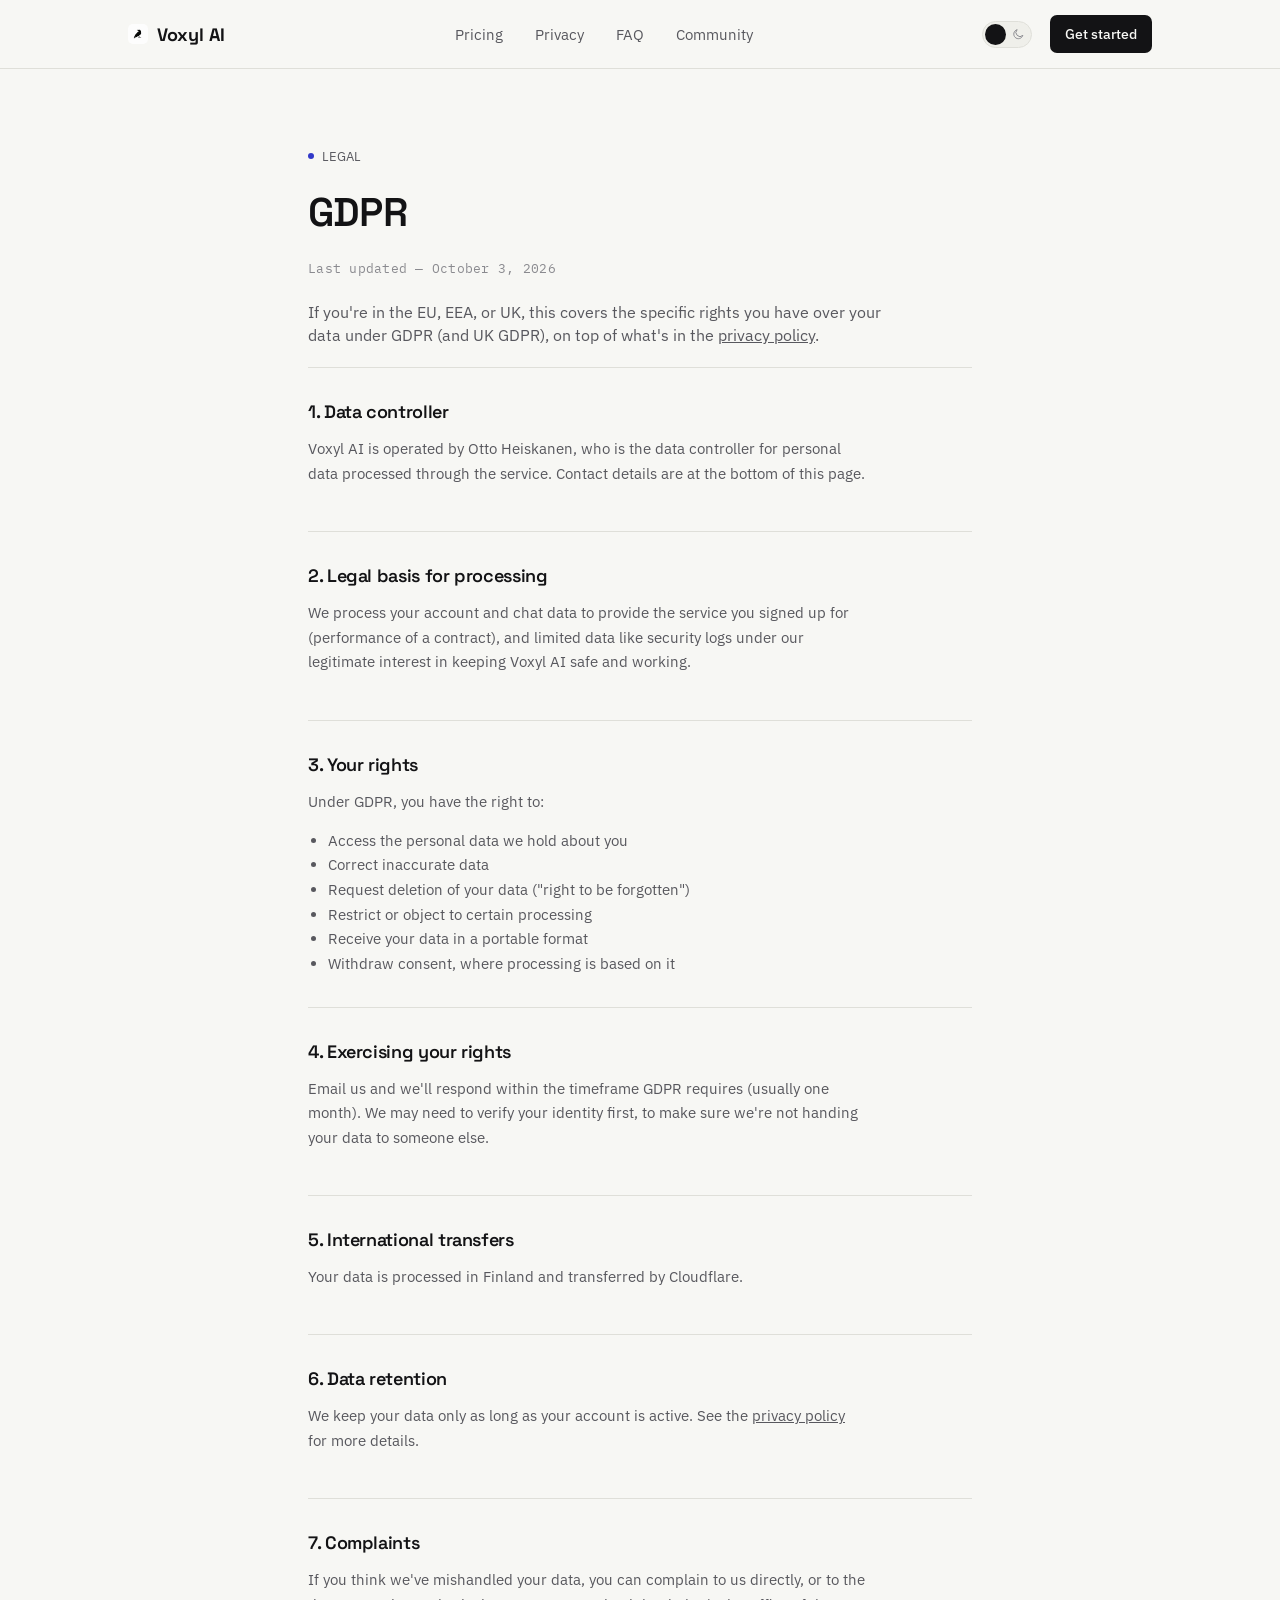
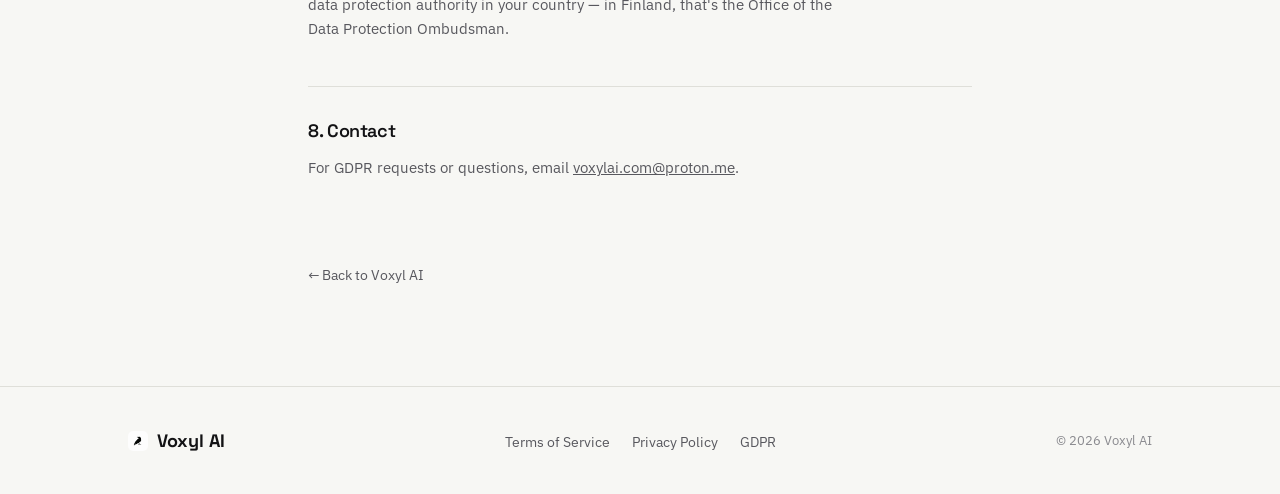
==== gdpr/index.html @ 6c5cfcb0 "Revise GDPR page content and styles Updated GDPR page with revised content and styles." ====
<!DOCTYPE html>
<html lang="en">
<head>
<meta charset="UTF-8">
<meta name="viewport" content="width=device-width, initial-scale=1.0">
<title>GDPR — Voxyl AI</title>
<link rel="icon" type="image/x-icon" href="../icon.ico">
<link rel="preconnect" href="https://fonts.googleapis.com">
<link rel="preconnect" href="https://fonts.gstatic.com" crossorigin>
<link href="https://fonts.googleapis.com/css2?family=Space+Grotesk:wght@400;500;600;700&family=IBM+Plex+Sans:wght@400;500;600&family=IBM+Plex+Mono:wght@400;500&display=swap" rel="stylesheet">
<style>
  :root{
    --bg: #F7F7F4;
    --bg-alt: #EFEFEA;
    --panel: #FFFFFF;
    --ink: #131315;
    --ink-soft: #58585E;
    --ink-faint: #8A8A8F;
    --accent: #3239C9;
    --accent-ink: #FFFFFF;
    --accent-soft: #E8E9FB;
    --line: #DFDFD9;
    --header-bg: rgba(247,247,244,0.86);
    --on-ink-muted: #A8A8B8;
    --on-ink-accent: #7A7DE0;
    --radius: 10px;
    --max: 1080px;
  }

  html[data-theme="dark"]{
    --bg: #0E0E10;
    --bg-alt: #18181B;
    --panel: #1B1B1F;
    --ink: #F2F2F0;
    --ink-soft: #A9A9B2;
    --ink-faint: #6E6E76;
    --accent: #7A80FF;
    --accent-ink: #0E0E10;
    --accent-soft: #23244A;
    --line: #2A2A2F;
    --header-bg: rgba(14,14,16,0.82);
    --on-ink-muted: #55565F;
    --on-ink-accent: #3239C9;
  }

  body{ transition: background-color .25s ease, color .25s ease; }

  *{ box-sizing: border-box; }
  html{ scroll-behavior: smooth; }
  body{
    margin:0;
    background: var(--bg);
    color: var(--ink);
    font-family: 'IBM Plex Sans', -apple-system, BlinkMacSystemFont, sans-serif;
    -webkit-font-smoothing: antialiased;
    line-height: 1.5;
  }
  h1,h2,h3{
    font-family: 'Space Grotesk', 'IBM Plex Sans', sans-serif;
    font-weight: 600;
    letter-spacing: -0.02em;
    margin: 0;
  }
  .mono{
    font-family: 'IBM Plex Mono', monospace;
    letter-spacing: 0.02em;
  }
  a{ color: inherit; }
  .wrap{
    max-width: var(--max);
    margin: 0 auto;
    padding: 0 28px;
  }
  ::selection{ background: var(--accent-soft); color: var(--accent); }

  :focus-visible{
    outline: 2px solid var(--accent);
    outline-offset: 3px;
    border-radius: 4px;
  }

  /* ---------- NAV ---------- */
  header{
    position: sticky;
    top: 0;
    z-index: 20;
    background: var(--header-bg);
    backdrop-filter: blur(10px);
    border-bottom: 1px solid var(--line);
  }
  nav.wrap{
    height: 68px;
    display: flex;
    align-items: center;
    justify-content: space-between;
  }
  .logo{
    display:flex;
    align-items:center;
    gap:9px;
    font-family:'Space Grotesk', sans-serif;
    font-weight: 700;
    font-size: 18px;
    text-decoration:none;
    color: var(--ink);
  }
  .logo-mark{
    width: 20px; height: 20px;
    border-radius: 5px;
    background: var(--ink);
    position: relative;
    flex: 0 0 auto;
  }
  .logo-mark::after{
    content:"";
    position:absolute;
    left: 6px; top: 6px;
    width: 5px; height: 5px;
    border-radius: 50%;
    background: var(--accent-soft);
  }
  .nav-links{
    display:flex;
    align-items:center;
    gap: 32px;
    list-style:none;
    margin:0; padding:0;
  }
  .nav-links a{
    text-decoration:none;
    font-size: 14.5px;
    color: var(--ink-soft);
    transition: color .15s ease;
  }
  .nav-links a:hover{ color: var(--ink); }
  .nav-cta{
    display:flex;
    align-items:center;
    gap: 18px;
  }

  .theme-toggle{
    position:relative;
    width: 50px;
    height: 27px;
    border-radius: 999px;
    border: 1px solid var(--line);
    background: var(--bg-alt);
    cursor: pointer;
    flex: 0 0 auto;
    padding: 0;
  }
  .theme-toggle svg{
    position:absolute;
    top:50%;
    transform: translateY(-50%);
    width: 13px; height: 13px;
    color: var(--ink-faint);
    pointer-events:none;
    transition: color .2s ease;
  }
  .theme-toggle .i-sun{ left: 6px; }
  .theme-toggle .i-moon{ right: 6px; }
  .theme-toggle .theme-toggle-thumb{
    position:absolute;
    top: 2px; left: 2px;
    width: 21px; height: 21px;
    border-radius: 50%;
    background: var(--ink);
    transition: transform .25s ease;
  }
  html[data-theme="dark"] .theme-toggle .theme-toggle-thumb{
    transform: translateX(23px);
  }
  html[data-theme="dark"] .theme-toggle .i-moon{ color: var(--accent); }
  html:not([data-theme="dark"]) .theme-toggle .i-sun{ color: var(--accent); }

  .btn{
    display:inline-flex;
    align-items:center;
    justify-content:center;
    gap:8px;
    padding: 11px 20px;
    border-radius: 7px;
    font-size: 14.5px;
    font-weight: 500;
    text-decoration:none;
    cursor:pointer;
    border: 1px solid transparent;
    transition: transform .12s ease, filter .15s ease, border-color .15s ease;
    font-family: 'IBM Plex Sans', sans-serif;
  }
  .btn:active{ transform: translateY(1px); }
  .btn-primary{
    background: var(--ink);
    color: var(--bg);
  }
  .btn-primary:hover{ filter: brightness(0.85); }
  .btn-ghost{
    background: transparent;
    color: var(--ink);
    border-color: var(--line);
  }
  .btn-ghost:hover{ border-color: var(--ink-faint); }
  .btn-sm{ padding: 8px 14px; font-size: 13.5px; }

  /* ---------- LEGAL DOC ---------- */
  .legal{
    padding: 72px 0 100px;
  }
  .legal-wrap{
    max-width: 720px;
    margin: 0 auto;
    padding: 0 28px;
  }
  .eyebrow{
    display:inline-flex;
    align-items:center;
    gap: 8px;
    font-size: 12.5px;
    color: var(--ink-soft);
    text-transform: uppercase;
    margin-bottom: 18px;
  }
  .eyebrow-dot{
    width:6px; height:6px; border-radius:50%;
    background: var(--accent);
  }
  .legal-head h1{
    font-size: clamp(30px, 4vw, 40px);
  }
  .legal-updated{
    margin-top: 16px;
    font-size: 13px;
    color: var(--ink-faint);
  }
  .legal-intro{
    margin-top: 22px;
    font-size: 15.5px;
    color: var(--ink-soft);
    max-width: 60ch;
  }
  .legal-body{
    margin-top: 20px;
  }
  .legal-section{
    padding: 30px 0;
    border-top: 1px solid var(--line);
  }
  .legal-section h2{
    font-size: 18px;
  }
  .legal-section p{
    margin-top: 12px;
    font-size: 14.5px;
    line-height: 1.7;
    color: var(--ink-soft);
    max-width: 62ch;
  }
  .legal-section ul{
    margin: 12px 0 0;
    padding-left: 20px;
    color: var(--ink-soft);
    font-size: 14.5px;
    line-height: 1.7;
    max-width: 62ch;
  }
  .legal-back{
    margin-top: 40px;
    display: inline-flex;
    align-items:center;
    gap: 8px;
    font-size: 14px;
    color: var(--ink-soft);
    text-decoration:none;
  }
  .legal-back:hover{ color: var(--ink); }

  /* ---------- FOOTER ---------- */
  footer{
    border-top: 1px solid var(--line);
    padding: 40px 0;
  }
  .footer-row{
    display:flex;
    align-items:center;
    justify-content:space-between;
    flex-wrap:wrap;
    gap: 16px;
  }
  .footer-links{
    display:flex;
    gap: 22px;
    list-style:none;
    padding:0; margin:0;
  }
  .footer-links a{
    text-decoration:none;
    font-size: 13.5px;
    color: var(--ink-soft);
  }
  .footer-links a:hover{ color: var(--ink); }
  .footer-copy{
    font-size: 13px;
    color: var(--ink-faint);
  }

  @media (max-width: 880px){
    .nav-links{ display:none; }
  }
</style>
</head>
<body>

<header>
  <nav class="wrap">
    <a href="https://voxylai.com" class="logo">
      <img class="logo-mark" aria-hidden="true" src="../logo.png">
      Voxyl AI
    </a>
    <ul class="nav-links">
      <li><a href="https://voxylai.com#tiers">Pricing</a></li>
      <li><a href="https://voxylai.com#privacy">Privacy</a></li>
      <li><a href="https://voxylai.com#faq">FAQ</a></li>
      <li><a href="https://voxylai.com#social">Community</a></li>
    </ul>
    <div class="nav-cta">
      <button type="button" id="theme-toggle" class="theme-toggle" role="switch" aria-checked="false" aria-label="Switch to dark mode">
        <svg class="i-sun" viewBox="0 0 24 24" fill="none"><circle cx="12" cy="12" r="4" stroke="currentColor" stroke-width="1.8"/><path d="M12 2v2M12 20v2M4 12H2M22 12h-2M5 5l1.5 1.5M17.5 17.5L19 19M5 19l1.5-1.5M17.5 6.5L19 5" stroke="currentColor" stroke-width="1.8" stroke-linecap="round"/></svg>
        <svg class="i-moon" viewBox="0 0 24 24" fill="none"><path d="M20 14.5A8.5 8.5 0 1 1 9.5 4a7 7 0 0 0 10.5 10.5Z" stroke="currentColor" stroke-width="1.8" stroke-linejoin="round"/></svg>
        <span class="theme-toggle-thumb" aria-hidden="true"></span>
      </button>
      <a href="https://chat.voxylai.com" class="btn btn-primary btn-sm">Get started</a>
    </div>
  </nav>
</header>

<main class="legal">
  <div class="legal-wrap">
    <div class="legal-head">
      <div class="eyebrow"><span class="eyebrow-dot"></span> Legal</div>
      <h1>GDPR</h1>
      <div class="legal-updated mono">Last updated — October 3, 2026</div>
      <p class="legal-intro">If you're in the EU, EEA, or UK, this covers the specific rights you have over your data under GDPR (and UK GDPR), on top of what's in the <a href="https://voxylai.com/privacy-policy">privacy policy</a>.</p>
    </div>

    <div class="legal-body">
      <div class="legal-section">
        <h2>1. Data controller</h2>
        <p>Voxyl AI is operated by Otto Heiskanen, who is the data controller for personal data processed through the service. Contact details are at the bottom of this page.</p>
      </div>

      <div class="legal-section">
        <h2>2. Legal basis for processing</h2>
        <p>We process your account and chat data to provide the service you signed up for (performance of a contract), and limited data like security logs under our legitimate interest in keeping Voxyl AI safe and working.</p>
      </div>

      <div class="legal-section">
        <h2>3. Your rights</h2>
        <p>Under GDPR, you have the right to:</p>
        <ul>
          <li>Access the personal data we hold about you</li>
          <li>Correct inaccurate data</li>
          <li>Request deletion of your data ("right to be forgotten")</li>
          <li>Restrict or object to certain processing</li>
          <li>Receive your data in a portable format</li>
          <li>Withdraw consent, where processing is based on it</li>
        </ul>
      </div>

      <div class="legal-section">
        <h2>4. Exercising your rights</h2>
        <p>Email us and we'll respond within the timeframe GDPR requires (usually one month). We may need to verify your identity first, to make sure we're not handing your data to someone else.</p>
      </div>

      <div class="legal-section">
        <h2>5. International transfers</h2>
        <p>Your data is processed in Finland and transferred by Cloudflare.</p>
      </div>

      <div class="legal-section">
        <h2>6. Data retention</h2>
        <p>We keep your data only as long as your account is active. See the <a href="https://voxylai.com/privacy-policy">privacy policy</a> for more details.</p>
      </div>

      <div class="legal-section">
        <h2>7. Complaints</h2>
        <p>If you think we've mishandled your data, you can complain to us directly, or to the data protection authority in your country — in Finland, that's the Office of the Data Protection Ombudsman.</p>
      </div>

      <div class="legal-section">
        <h2>8. Contact</h2>
        <p>For GDPR requests or questions, email <a href="mailto:voxylai.com@proton.me">voxylai.com@proton.me</a>.</p>
      </div>
    </div>

    <a href="https://voxylai.com" class="legal-back">← Back to Voxyl AI</a>
  </div>
</main>

<footer>
  <div class="wrap footer-row">
    <a href="https://voxylai.com" class="logo">
      <img class="logo-mark" aria-hidden="true" src="../logo.png">
      Voxyl AI
    </a>
    <ul class="footer-links">
      <li><a href="https://voxylai.com/tos">Terms of Service</a></li>
      <li><a href="https://voxylai.com/privacy-policy">Privacy Policy</a></li>
      <li><a href="https://voxylai.com/gdpr">GDPR</a></li>
    </ul>
    <div class="footer-copy">© 2026 Voxyl AI</div>
  </div>
</footer>

<script>
  const themeToggle = document.getElementById('theme-toggle');
  themeToggle.addEventListener('click', () => {
    const isDark = document.documentElement.getAttribute('data-theme') === 'dark';
    const next = isDark ? 'light' : 'dark';
    document.documentElement.setAttribute('data-theme', next);
    themeToggle.setAttribute('aria-checked', String(!isDark));
    themeToggle.setAttribute('aria-label', next === 'dark' ? 'Switch to light mode' : 'Switch to dark mode');
  });
</script>

</body>
</html>
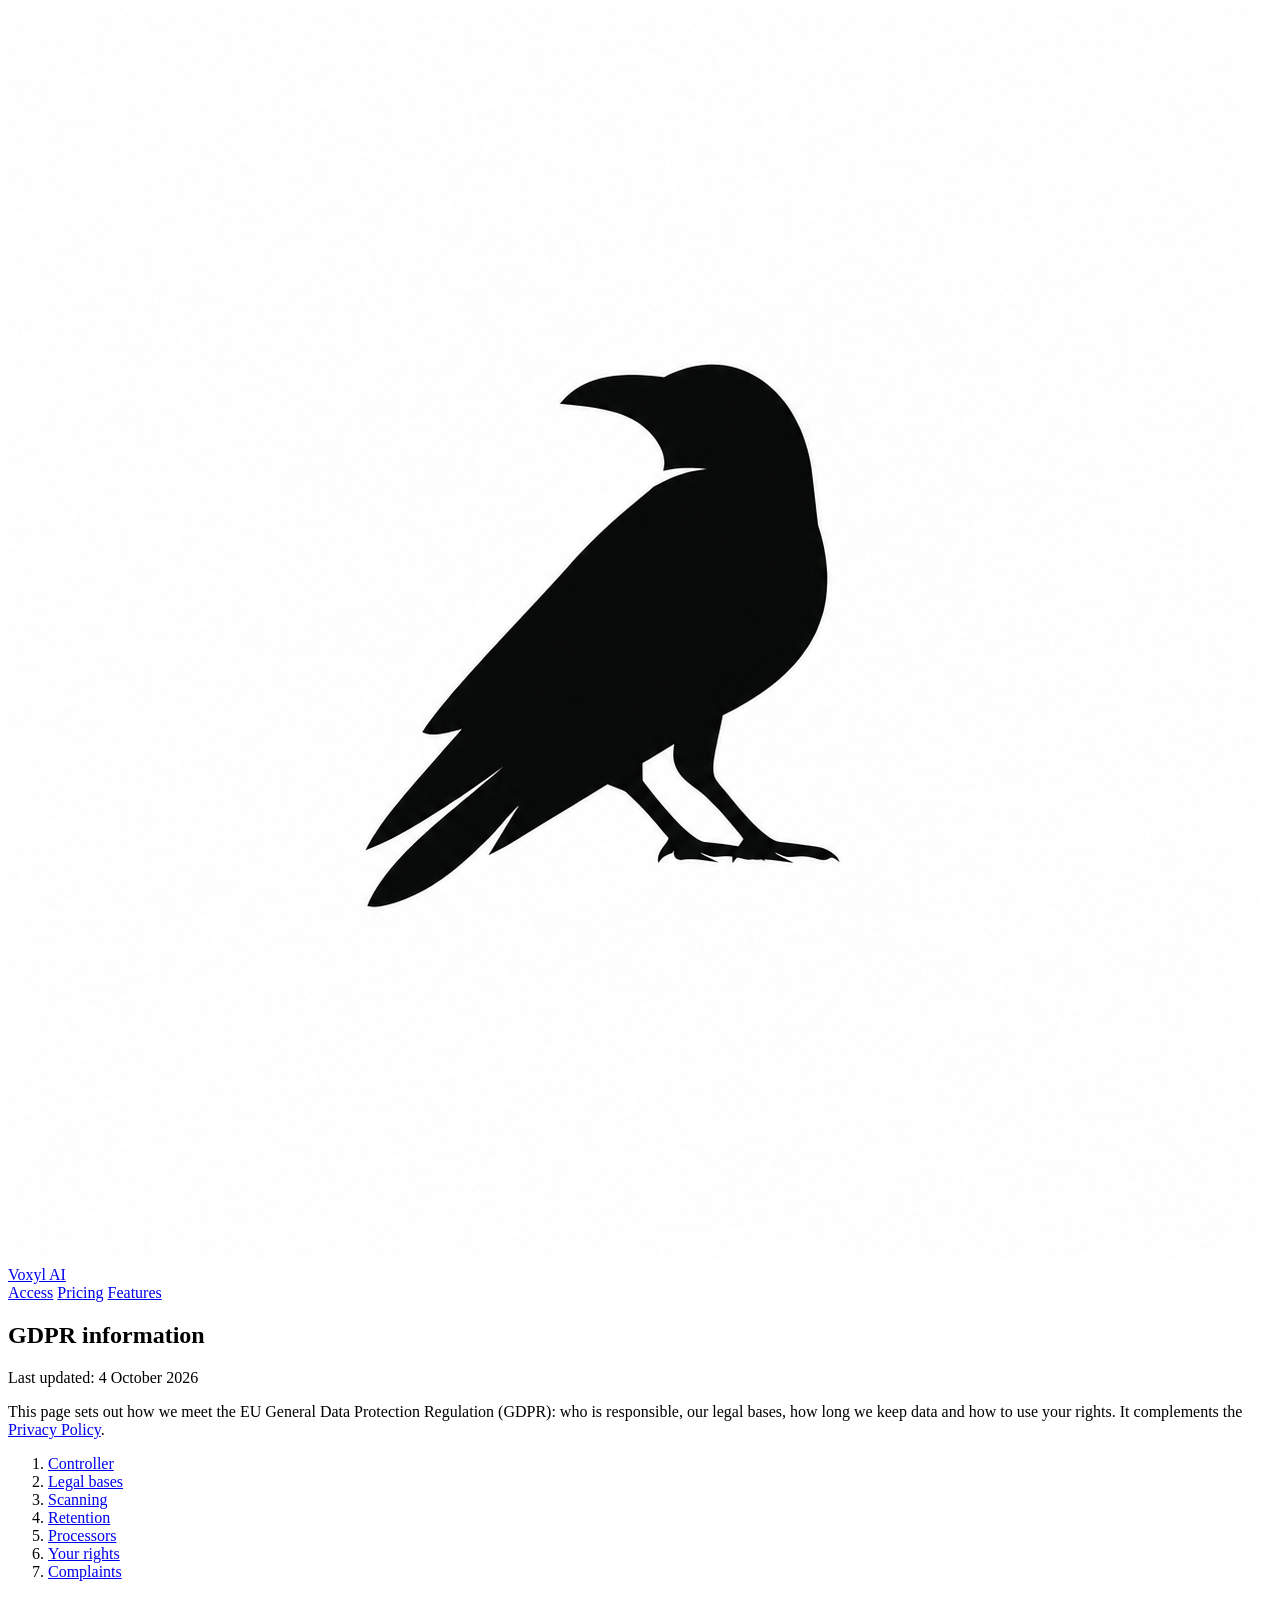
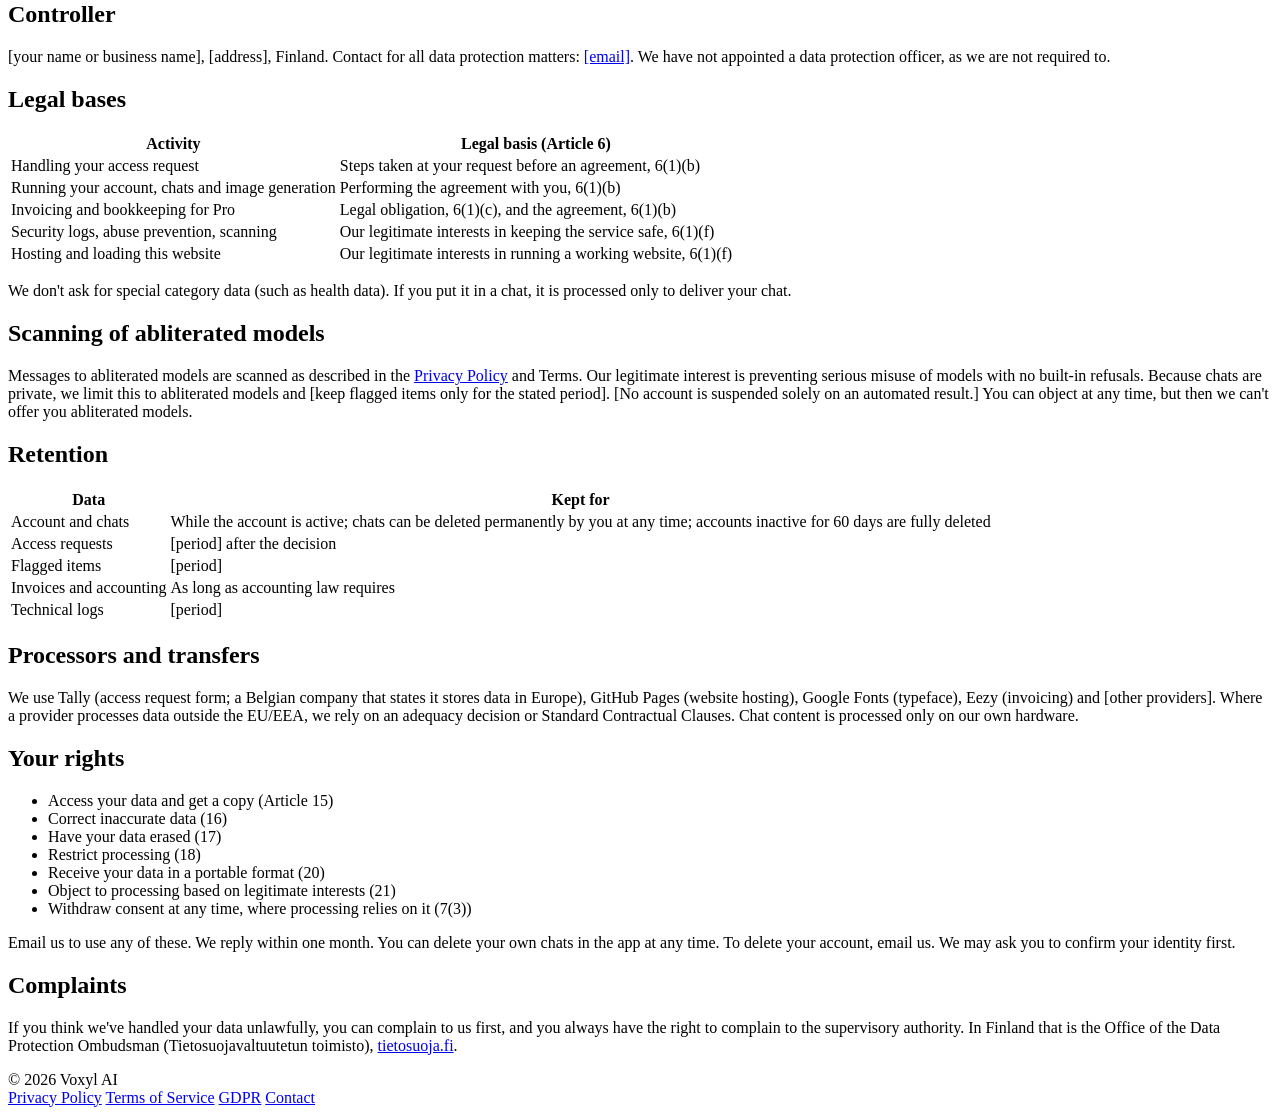
==== commit 7af4bfce: "Revise GDPR page structure and content Updated the GDPR page to reflect new formatting and content s" ====
--- a/gdpr/index.html
+++ b/gdpr/index.html
@@ -1,428 +1,93 @@
 <!DOCTYPE html>
 <html lang="en">
 <head>
-<meta charset="UTF-8">
-<meta name="viewport" content="width=device-width, initial-scale=1.0">
-<title>GDPR — Voxyl AI</title>
-<link rel="icon" type="image/x-icon" href="../icon.ico">
-<link rel="preconnect" href="https://fonts.googleapis.com">
-<link rel="preconnect" href="https://fonts.gstatic.com" crossorigin>
-<link href="https://fonts.googleapis.com/css2?family=Space+Grotesk:wght@400;500;600;700&family=IBM+Plex+Sans:wght@400;500;600&family=IBM+Plex+Mono:wght@400;500&display=swap" rel="stylesheet">
-<style>
-  :root{
-    --bg: #F7F7F4;
-    --bg-alt: #EFEFEA;
-    --panel: #FFFFFF;
-    --ink: #131315;
-    --ink-soft: #58585E;
-    --ink-faint: #8A8A8F;
-    --accent: #3239C9;
-    --accent-ink: #FFFFFF;
-    --accent-soft: #E8E9FB;
-    --line: #DFDFD9;
-    --header-bg: rgba(247,247,244,0.86);
-    --on-ink-muted: #A8A8B8;
-    --on-ink-accent: #7A7DE0;
-    --radius: 10px;
-    --max: 1080px;
-  }
-
-  html[data-theme="dark"]{
-    --bg: #0E0E10;
-    --bg-alt: #18181B;
-    --panel: #1B1B1F;
-    --ink: #F2F2F0;
-    --ink-soft: #A9A9B2;
-    --ink-faint: #6E6E76;
-    --accent: #7A80FF;
-    --accent-ink: #0E0E10;
-    --accent-soft: #23244A;
-    --line: #2A2A2F;
-    --header-bg: rgba(14,14,16,0.82);
-    --on-ink-muted: #55565F;
-    --on-ink-accent: #3239C9;
-  }
-
-  body{ transition: background-color .25s ease, color .25s ease; }
-
-  *{ box-sizing: border-box; }
-  html{ scroll-behavior: smooth; }
-  body{
-    margin:0;
-    background: var(--bg);
-    color: var(--ink);
-    font-family: 'IBM Plex Sans', -apple-system, BlinkMacSystemFont, sans-serif;
-    -webkit-font-smoothing: antialiased;
-    line-height: 1.5;
-  }
-  h1,h2,h3{
-    font-family: 'Space Grotesk', 'IBM Plex Sans', sans-serif;
-    font-weight: 600;
-    letter-spacing: -0.02em;
-    margin: 0;
-  }
-  .mono{
-    font-family: 'IBM Plex Mono', monospace;
-    letter-spacing: 0.02em;
-  }
-  a{ color: inherit; }
-  .wrap{
-    max-width: var(--max);
-    margin: 0 auto;
-    padding: 0 28px;
-  }
-  ::selection{ background: var(--accent-soft); color: var(--accent); }
-
-  :focus-visible{
-    outline: 2px solid var(--accent);
-    outline-offset: 3px;
-    border-radius: 4px;
-  }
-
-  /* ---------- NAV ---------- */
-  header{
-    position: sticky;
-    top: 0;
-    z-index: 20;
-    background: var(--header-bg);
-    backdrop-filter: blur(10px);
-    border-bottom: 1px solid var(--line);
-  }
-  nav.wrap{
-    height: 68px;
-    display: flex;
-    align-items: center;
-    justify-content: space-between;
-  }
-  .logo{
-    display:flex;
-    align-items:center;
-    gap:9px;
-    font-family:'Space Grotesk', sans-serif;
-    font-weight: 700;
-    font-size: 18px;
-    text-decoration:none;
-    color: var(--ink);
-  }
-  .logo-mark{
-    width: 20px; height: 20px;
-    border-radius: 5px;
-    background: var(--ink);
-    position: relative;
-    flex: 0 0 auto;
-  }
-  .logo-mark::after{
-    content:"";
-    position:absolute;
-    left: 6px; top: 6px;
-    width: 5px; height: 5px;
-    border-radius: 50%;
-    background: var(--accent-soft);
-  }
-  .nav-links{
-    display:flex;
-    align-items:center;
-    gap: 32px;
-    list-style:none;
-    margin:0; padding:0;
-  }
-  .nav-links a{
-    text-decoration:none;
-    font-size: 14.5px;
-    color: var(--ink-soft);
-    transition: color .15s ease;
-  }
-  .nav-links a:hover{ color: var(--ink); }
-  .nav-cta{
-    display:flex;
-    align-items:center;
-    gap: 18px;
-  }
-
-  .theme-toggle{
-    position:relative;
-    width: 50px;
-    height: 27px;
-    border-radius: 999px;
-    border: 1px solid var(--line);
-    background: var(--bg-alt);
-    cursor: pointer;
-    flex: 0 0 auto;
-    padding: 0;
-  }
-  .theme-toggle svg{
-    position:absolute;
-    top:50%;
-    transform: translateY(-50%);
-    width: 13px; height: 13px;
-    color: var(--ink-faint);
-    pointer-events:none;
-    transition: color .2s ease;
-  }
-  .theme-toggle .i-sun{ left: 6px; }
-  .theme-toggle .i-moon{ right: 6px; }
-  .theme-toggle .theme-toggle-thumb{
-    position:absolute;
-    top: 2px; left: 2px;
-    width: 21px; height: 21px;
-    border-radius: 50%;
-    background: var(--ink);
-    transition: transform .25s ease;
-  }
-  html[data-theme="dark"] .theme-toggle .theme-toggle-thumb{
-    transform: translateX(23px);
-  }
-  html[data-theme="dark"] .theme-toggle .i-moon{ color: var(--accent); }
-  html:not([data-theme="dark"]) .theme-toggle .i-sun{ color: var(--accent); }
-
-  .btn{
-    display:inline-flex;
-    align-items:center;
-    justify-content:center;
-    gap:8px;
-    padding: 11px 20px;
-    border-radius: 7px;
-    font-size: 14.5px;
-    font-weight: 500;
-    text-decoration:none;
-    cursor:pointer;
-    border: 1px solid transparent;
-    transition: transform .12s ease, filter .15s ease, border-color .15s ease;
-    font-family: 'IBM Plex Sans', sans-serif;
-  }
-  .btn:active{ transform: translateY(1px); }
-  .btn-primary{
-    background: var(--ink);
-    color: var(--bg);
-  }
-  .btn-primary:hover{ filter: brightness(0.85); }
-  .btn-ghost{
-    background: transparent;
-    color: var(--ink);
-    border-color: var(--line);
-  }
-  .btn-ghost:hover{ border-color: var(--ink-faint); }
-  .btn-sm{ padding: 8px 14px; font-size: 13.5px; }
-
-  /* ---------- LEGAL DOC ---------- */
-  .legal{
-    padding: 72px 0 100px;
-  }
-  .legal-wrap{
-    max-width: 720px;
-    margin: 0 auto;
-    padding: 0 28px;
-  }
-  .eyebrow{
-    display:inline-flex;
-    align-items:center;
-    gap: 8px;
-    font-size: 12.5px;
-    color: var(--ink-soft);
-    text-transform: uppercase;
-    margin-bottom: 18px;
-  }
-  .eyebrow-dot{
-    width:6px; height:6px; border-radius:50%;
-    background: var(--accent);
-  }
-  .legal-head h1{
-    font-size: clamp(30px, 4vw, 40px);
-  }
-  .legal-updated{
-    margin-top: 16px;
-    font-size: 13px;
-    color: var(--ink-faint);
-  }
-  .legal-intro{
-    margin-top: 22px;
-    font-size: 15.5px;
-    color: var(--ink-soft);
-    max-width: 60ch;
-  }
-  .legal-body{
-    margin-top: 20px;
-  }
-  .legal-section{
-    padding: 30px 0;
-    border-top: 1px solid var(--line);
-  }
-  .legal-section h2{
-    font-size: 18px;
-  }
-  .legal-section p{
-    margin-top: 12px;
-    font-size: 14.5px;
-    line-height: 1.7;
-    color: var(--ink-soft);
-    max-width: 62ch;
-  }
-  .legal-section ul{
-    margin: 12px 0 0;
-    padding-left: 20px;
-    color: var(--ink-soft);
-    font-size: 14.5px;
-    line-height: 1.7;
-    max-width: 62ch;
-  }
-  .legal-back{
-    margin-top: 40px;
-    display: inline-flex;
-    align-items:center;
-    gap: 8px;
-    font-size: 14px;
-    color: var(--ink-soft);
-    text-decoration:none;
-  }
-  .legal-back:hover{ color: var(--ink); }
-
-  /* ---------- FOOTER ---------- */
-  footer{
-    border-top: 1px solid var(--line);
-    padding: 40px 0;
-  }
-  .footer-row{
-    display:flex;
-    align-items:center;
-    justify-content:space-between;
-    flex-wrap:wrap;
-    gap: 16px;
-  }
-  .footer-links{
-    display:flex;
-    gap: 22px;
-    list-style:none;
-    padding:0; margin:0;
-  }
-  .footer-links a{
-    text-decoration:none;
-    font-size: 13.5px;
-    color: var(--ink-soft);
-  }
-  .footer-links a:hover{ color: var(--ink); }
-  .footer-copy{
-    font-size: 13px;
-    color: var(--ink-faint);
-  }
-
-  @media (max-width: 880px){
-    .nav-links{ display:none; }
-  }
-</style>
+  <meta charset="utf-8">
+  <meta name="viewport" content="width=device-width, initial-scale=1">
+  <title>GDPR information – Voxyl AI</title>
+  <link rel="preconnect" href="https://fonts.googleapis.com">
+  <link rel="preconnect" href="https://fonts.gstatic.com" crossorigin>
+  <link href="https://fonts.googleapis.com/css2?family=Inter:wght@400;500;600&display=swap" rel="stylesheet">
+  <link rel="stylesheet" href="legal.css">
+  <!-- Yellow [brackets] are details only you know. Fill them in, then delete the .todo rule in legal.css. -->
 </head>
 <body>
+  <header class="topbar">
+    <div class="container topbar-inner">
+      <a class="brand" href="index.html">
+        <span class="logo"><img src="../logo.png" alt="" onerror="this.style.display='none'"></span>
+        Voxyl AI
+      </a>
+      <nav class="nav">
+        <a href="index.html#access">Access</a>
+        <a href="index.html#pricing">Pricing</a>
+        <a href="index.html#features">Features</a>
+      </nav>
+    </div>
+  </header>
 
-<header>
-  <nav class="wrap">
-    <a href="https://voxylai.com" class="logo">
-      <img class="logo-mark" aria-hidden="true" src="../logo.png">
-      Voxyl AI
-    </a>
-    <ul class="nav-links">
-      <li><a href="https://voxylai.com#tiers">Pricing</a></li>
-      <li><a href="https://voxylai.com#privacy">Privacy</a></li>
-      <li><a href="https://voxylai.com#faq">FAQ</a></li>
-      <li><a href="https://voxylai.com#social">Community</a></li>
-    </ul>
-    <div class="nav-cta">
-      <button type="button" id="theme-toggle" class="theme-toggle" role="switch" aria-checked="false" aria-label="Switch to dark mode">
-        <svg class="i-sun" viewBox="0 0 24 24" fill="none"><circle cx="12" cy="12" r="4" stroke="currentColor" stroke-width="1.8"/><path d="M12 2v2M12 20v2M4 12H2M22 12h-2M5 5l1.5 1.5M17.5 17.5L19 19M5 19l1.5-1.5M17.5 6.5L19 5" stroke="currentColor" stroke-width="1.8" stroke-linecap="round"/></svg>
-        <svg class="i-moon" viewBox="0 0 24 24" fill="none"><path d="M20 14.5A8.5 8.5 0 1 1 9.5 4a7 7 0 0 0 10.5 10.5Z" stroke="currentColor" stroke-width="1.8" stroke-linejoin="round"/></svg>
-        <span class="theme-toggle-thumb" aria-hidden="true"></span>
-      </button>
-      <a href="https://chat.voxylai.com" class="btn btn-primary btn-sm">Get started</a>
+  <main class="container">
+    <article class="doc">
+      <h1>GDPR information</h1>
+      <p class="updated">Last updated: 4 October 2026</p>
+      <p class="intro">This page sets out how we meet the EU General Data Protection Regulation (GDPR): who is responsible, our legal bases, how long we keep data and how to use your rights. It complements the <a href="privacy.html">Privacy Policy</a>.</p>
+      <ol class="toc"><li><a href="#controller">Controller</a></li><li><a href="#bases">Legal bases</a></li><li><a href="#monitoring">Scanning</a></li><li><a href="#retention">Retention</a></li><li><a href="#processors">Processors</a></li><li><a href="#rights">Your rights</a></li><li><a href="#complaints">Complaints</a></li></ol>
+      <h2 id="controller">Controller</h2>
+      <p><span class="todo">[your name or business name]</span>, <span class="todo">[address]</span>, Finland. Contact for all data protection matters: <a href="mailto:you@example.com"><span class="todo">[email]</span></a>. We have not appointed a data protection officer, as we are not required to.</p>
+
+      <h2 id="bases">Legal bases</h2>
+      <div class="table-wrap"><table>
+        <tr><th>Activity</th><th>Legal basis (Article 6)</th></tr>
+        <tr><td>Handling your access request</td><td>Steps taken at your request before an agreement, 6(1)(b)</td></tr>
+        <tr><td>Running your account, chats and image generation</td><td>Performing the agreement with you, 6(1)(b)</td></tr>
+        <tr><td>Invoicing and bookkeeping for Pro</td><td>Legal obligation, 6(1)(c), and the agreement, 6(1)(b)</td></tr>
+        <tr><td>Security logs, abuse prevention, scanning</td><td>Our legitimate interests in keeping the service safe, 6(1)(f)</td></tr>
+        <tr><td>Hosting and loading this website</td><td>Our legitimate interests in running a working website, 6(1)(f)</td></tr>
+      </table></div>
+      <p>We don't ask for special category data (such as health data). If you put it in a chat, it is processed only to deliver your chat.</p>
+
+      <h2 id="monitoring">Scanning of abliterated models</h2>
+      <p>Messages to abliterated models are scanned as described in the <a href="privacy.html#scanning">Privacy Policy</a> and Terms. Our legitimate interest is preventing serious misuse of models with no built-in refusals. Because chats are private, we limit this to abliterated models and <span class="todo">[keep flagged items only for the stated period]</span>. <span class="todo">[No account is suspended solely on an automated result.]</span> You can object at any time, but then we can't offer you abliterated models.</p>
+
+      <h2 id="retention">Retention</h2>
+      <div class="table-wrap"><table>
+        <tr><th>Data</th><th>Kept for</th></tr>
+        <tr><td>Account and chats</td><td>While the account is active; chats can be deleted permanently by you at any time; accounts inactive for 60 days are fully deleted</td></tr>
+        <tr><td>Access requests</td><td><span class="todo">[period]</span> after the decision</td></tr>
+        <tr><td>Flagged items</td><td><span class="todo">[period]</span></td></tr>
+        <tr><td>Invoices and accounting</td><td>As long as accounting law requires</td></tr>
+        <tr><td>Technical logs</td><td><span class="todo">[period]</span></td></tr>
+      </table></div>
+
+      <h2 id="processors">Processors and transfers</h2>
+      <p>We use Tally (access request form; a Belgian company that states it stores data in Europe), GitHub Pages (website hosting), Google Fonts (typeface), Eezy (invoicing) and <span class="todo">[other providers]</span>. Where a provider processes data outside the EU/EEA, we rely on an adequacy decision or Standard Contractual Clauses. Chat content is processed only on our own hardware.</p>
+
+      <h2 id="rights">Your rights</h2>
+      <ul>
+        <li>Access your data and get a copy (Article 15)</li>
+        <li>Correct inaccurate data (16)</li>
+        <li>Have your data erased (17)</li>
+        <li>Restrict processing (18)</li>
+        <li>Receive your data in a portable format (20)</li>
+        <li>Object to processing based on legitimate interests (21)</li>
+        <li>Withdraw consent at any time, where processing relies on it (7(3))</li>
+      </ul>
+      <p>Email us to use any of these. We reply within one month. You can delete your own chats in the app at any time. To delete your account, email us. We may ask you to confirm your identity first.</p>
+
+      <h2 id="complaints">Complaints</h2>
+      <p>If you think we've handled your data unlawfully, you can complain to us first, and you always have the right to complain to the supervisory authority. In Finland that is the Office of the Data Protection Ombudsman (Tietosuojavaltuutetun toimisto), <a href="https://tietosuoja.fi" target="_blank" rel="noopener">tietosuoja.fi</a>.</p>
+    </article>
+  </main>
+
+  <footer class="footer">
+    <div class="container footer-inner">
+      <span>© 2026 Voxyl AI</span>
+      <nav class="footer-links">
+        <a href="privacy.html">Privacy Policy</a>
+        <a href="terms.html">Terms of Service</a>
+        <a href="gdpr.html">GDPR</a>
+        <a href="mailto:you@example.com">Contact</a>
+      </nav>
     </div>
-  </nav>
-</header>
-
-<main class="legal">
-  <div class="legal-wrap">
-    <div class="legal-head">
-      <div class="eyebrow"><span class="eyebrow-dot"></span> Legal</div>
-      <h1>GDPR</h1>
-      <div class="legal-updated mono">Last updated — October 3, 2026</div>
-      <p class="legal-intro">If you're in the EU, EEA, or UK, this covers the specific rights you have over your data under GDPR (and UK GDPR), on top of what's in the <a href="https://voxylai.com/privacy-policy">privacy policy</a>.</p>
-    </div>
-
-    <div class="legal-body">
-      <div class="legal-section">
-        <h2>1. Data controller</h2>
-        <p>Voxyl AI is operated by Otto Heiskanen, who is the data controller for personal data processed through the service. Contact details are at the bottom of this page.</p>
-      </div>
-
-      <div class="legal-section">
-        <h2>2. Legal basis for processing</h2>
-        <p>We process your account and chat data to provide the service you signed up for (performance of a contract), and limited data like security logs under our legitimate interest in keeping Voxyl AI safe and working.</p>
-      </div>
-
-      <div class="legal-section">
-        <h2>3. Your rights</h2>
-        <p>Under GDPR, you have the right to:</p>
-        <ul>
-          <li>Access the personal data we hold about you</li>
-          <li>Correct inaccurate data</li>
-          <li>Request deletion of your data ("right to be forgotten")</li>
-          <li>Restrict or object to certain processing</li>
-          <li>Receive your data in a portable format</li>
-          <li>Withdraw consent, where processing is based on it</li>
-        </ul>
-      </div>
-
-      <div class="legal-section">
-        <h2>4. Exercising your rights</h2>
-        <p>Email us and we'll respond within the timeframe GDPR requires (usually one month). We may need to verify your identity first, to make sure we're not handing your data to someone else.</p>
-      </div>
-
-      <div class="legal-section">
-        <h2>5. International transfers</h2>
-        <p>Your data is processed in Finland and transferred by Cloudflare.</p>
-      </div>
-
-      <div class="legal-section">
-        <h2>6. Data retention</h2>
-        <p>We keep your data only as long as your account is active. See the <a href="https://voxylai.com/privacy-policy">privacy policy</a> for more details.</p>
-      </div>
-
-      <div class="legal-section">
-        <h2>7. Complaints</h2>
-        <p>If you think we've mishandled your data, you can complain to us directly, or to the data protection authority in your country — in Finland, that's the Office of the Data Protection Ombudsman.</p>
-      </div>
-
-      <div class="legal-section">
-        <h2>8. Contact</h2>
-        <p>For GDPR requests or questions, email <a href="mailto:voxylai.com@proton.me">voxylai.com@proton.me</a>.</p>
-      </div>
-    </div>
-
-    <a href="https://voxylai.com" class="legal-back">← Back to Voxyl AI</a>
-  </div>
-</main>
-
-<footer>
-  <div class="wrap footer-row">
-    <a href="https://voxylai.com" class="logo">
-      <img class="logo-mark" aria-hidden="true" src="../logo.png">
-      Voxyl AI
-    </a>
-    <ul class="footer-links">
-      <li><a href="https://voxylai.com/tos">Terms of Service</a></li>
-      <li><a href="https://voxylai.com/privacy-policy">Privacy Policy</a></li>
-      <li><a href="https://voxylai.com/gdpr">GDPR</a></li>
-    </ul>
-    <div class="footer-copy">© 2026 Voxyl AI</div>
-  </div>
-</footer>
-
-<script>
-  const themeToggle = document.getElementById('theme-toggle');
-  themeToggle.addEventListener('click', () => {
-    const isDark = document.documentElement.getAttribute('data-theme') === 'dark';
-    const next = isDark ? 'light' : 'dark';
-    document.documentElement.setAttribute('data-theme', next);
-    themeToggle.setAttribute('aria-checked', String(!isDark));
-    themeToggle.setAttribute('aria-label', next === 'dark' ? 'Switch to light mode' : 'Switch to dark mode');
-  });
-</script>
-
+  </footer>
 </body>
 </html>
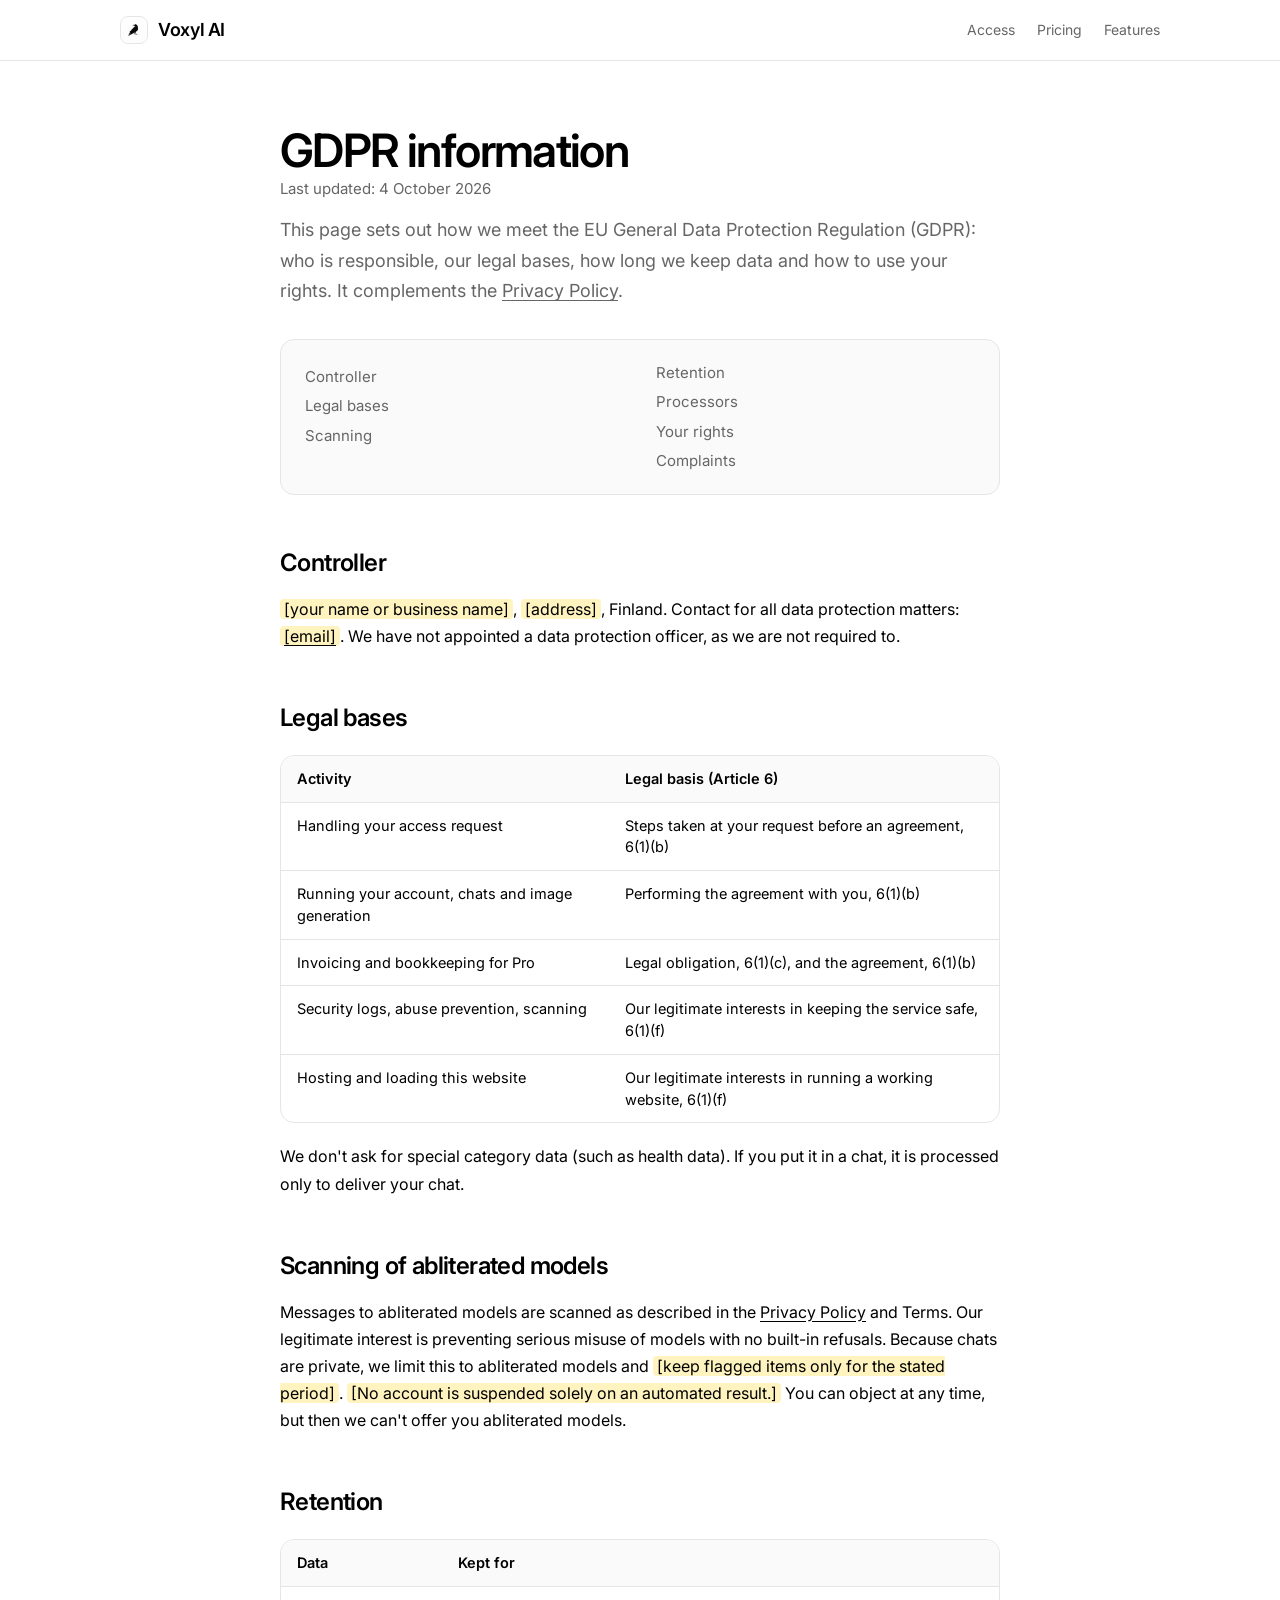
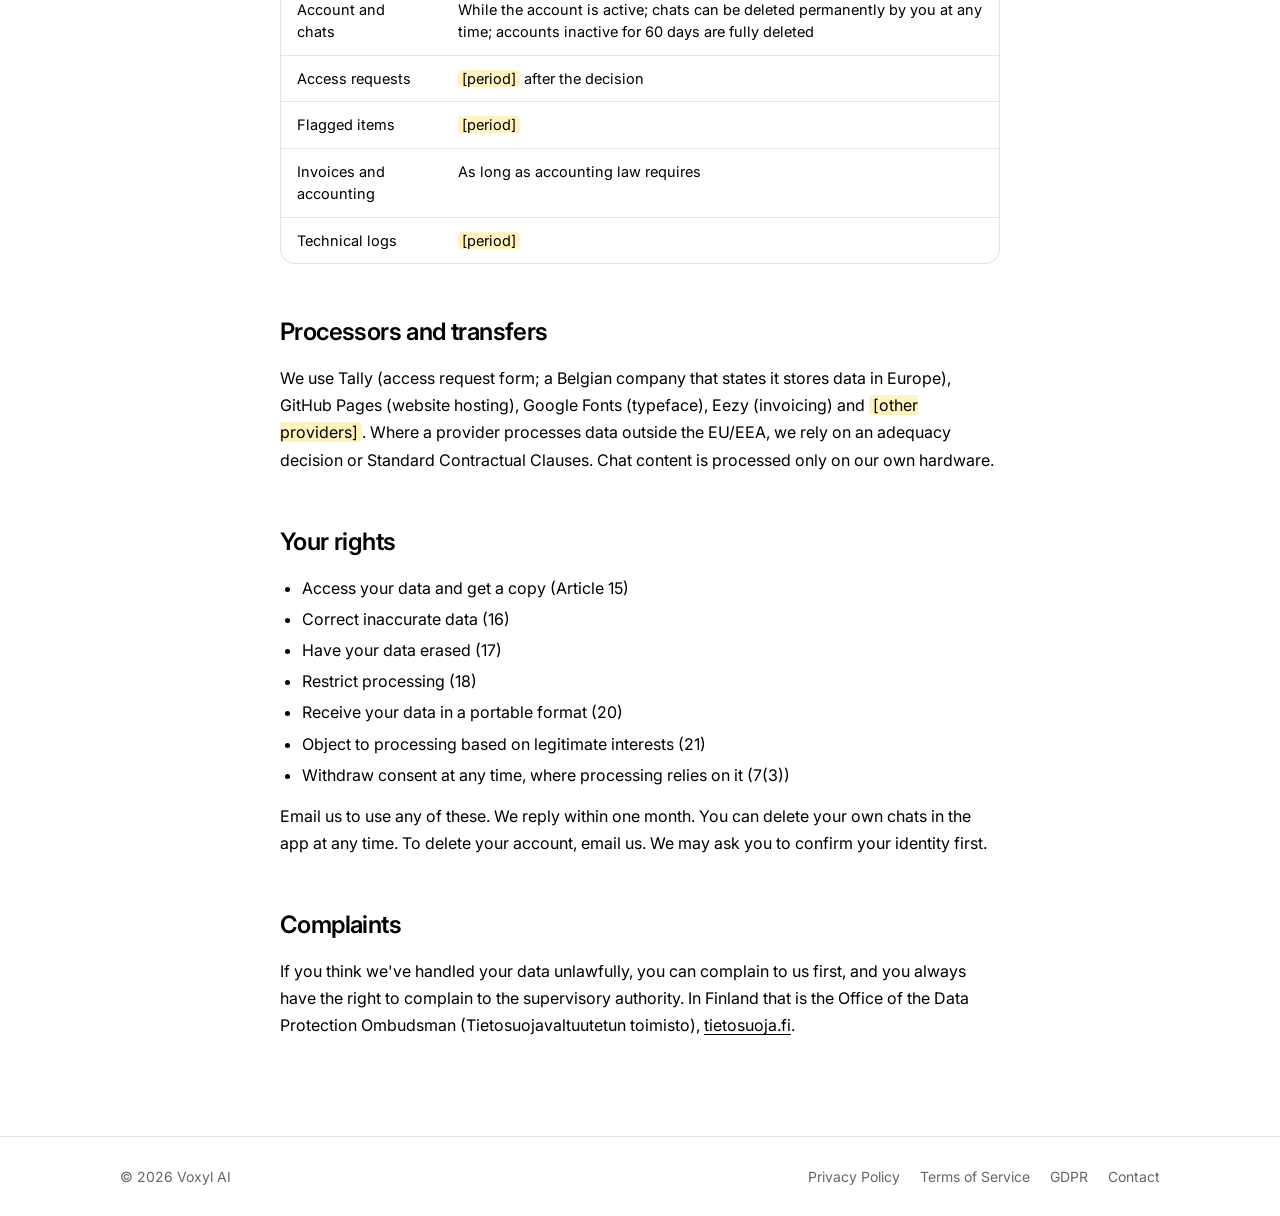
==== commit 8670240e: "Fix HTML encoding issues in GDPR index page" ====
--- a/gdpr/index.html
+++ b/gdpr/index.html
@@ -7,7 +7,7 @@
   <link rel="preconnect" href="https://fonts.googleapis.com">
   <link rel="preconnect" href="https://fonts.gstatic.com" crossorigin>
   <link href="https://fonts.googleapis.com/css2?family=Inter:wght@400;500;600&display=swap" rel="stylesheet">
-  <link rel="stylesheet" href="legal.css">
+  <link rel="stylesheet" href="../legal.css">
   <!-- Yellow [brackets] are details only you know. Fill them in, then delete the .todo rule in legal.css. -->
 </head>
 <body>
--- a/legal.css
+++ b/legal.css
@@ -0,0 +1,50 @@
+/* Shared by privacy.html, terms.html, gdpr.html. Keep tokens in sync with index.html :root */
+:root { --bg:#fff; --surface:#fafafa; --text:#000; --muted:#666; --border:#e5e5e5; --radius:14px; --font:"Inter",system-ui,-apple-system,"Segoe UI",Roboto,Helvetica,Arial,sans-serif; }
+*,*::before,*::after{box-sizing:border-box}
+html{scroll-behavior:smooth;scroll-padding-top:76px}
+body{margin:0;background:var(--bg);color:var(--text);font-family:var(--font);font-size:16px;line-height:1.7;-webkit-font-smoothing:antialiased}
+a{color:inherit;text-underline-offset:3px}
+h1,h2,h3,p{margin:0}
+:focus-visible{outline:2px solid var(--text);outline-offset:3px}
+.container{width:min(1040px,100% - 40px);margin-inline:auto}
+
+.topbar{position:sticky;top:0;z-index:10;background:rgba(255,255,255,.9);backdrop-filter:blur(10px);border-bottom:1px solid var(--border)}
+.topbar-inner{display:flex;align-items:center;justify-content:space-between;height:60px}
+.brand{display:inline-flex;align-items:center;gap:10px;font-weight:600;font-size:18px;letter-spacing:-.02em;text-decoration:none}
+.logo{display:inline-flex;flex:none;width:28px;height:28px;border-radius:8px;background:var(--surface);border:1px solid var(--border);overflow:hidden}
+.logo img{width:100%;height:100%;object-fit:contain}
+.nav{display:flex;gap:22px}
+.nav a{text-decoration:none;color:var(--muted);font-size:14px}
+.nav a:hover{color:var(--text)}
+
+.doc{max-width:720px;margin:0 auto;padding:64px 0 0}
+.doc h1{font-size:clamp(32px,5vw,46px);line-height:1.1;letter-spacing:-.035em;font-weight:600}
+.updated{color:var(--muted);margin-top:12px;font-size:15px}
+.intro{margin-top:20px;font-size:18px;color:var(--muted)}
+.toc{margin:32px 0 0;padding:20px 24px;border:1px solid var(--border);border-radius:var(--radius);background:var(--surface);columns:2;column-gap:32px;font-size:15px;list-style:none}
+.toc li{break-inside:avoid;margin:2px 0}
+.toc a{text-decoration:none;color:var(--muted)}
+.toc a:hover{color:var(--text)}
+.doc h2{font-size:24px;letter-spacing:-.025em;font-weight:600;margin:48px 0 12px}
+.doc h3{font-size:17px;font-weight:600;margin:24px 0 6px}
+.doc p{margin:0 0 14px}
+.doc ul{margin:0 0 14px;padding-left:22px}
+.doc li{margin:4px 0}
+.notice{margin:28px 0;padding:24px 28px;background:#000;color:#fff;border-radius:var(--radius)}
+.notice h2,.notice h3{margin-top:0;color:#fff}
+.notice p,.notice li{color:#d4d4d4}
+.notice a{color:#fff}
+.table-wrap{overflow-x:auto;margin:16px 0 20px;border:1px solid var(--border);border-radius:var(--radius)}
+table{width:100%;border-collapse:collapse;font-size:14.5px;line-height:1.5}
+th,td{text-align:left;vertical-align:top;padding:12px 16px;border-bottom:1px solid var(--border)}
+th{background:var(--surface);font-weight:600;white-space:nowrap}
+tr:last-child td{border-bottom:0}
+/* Placeholders to fill in. Delete this rule once everything is filled in. */
+.todo{background:#fff3bf;border-radius:4px;padding:0 4px}
+
+.footer{margin-top:96px;border-top:1px solid var(--border);padding:28px 0;color:var(--muted);font-size:14px}
+.footer-inner{display:flex;justify-content:space-between;flex-wrap:wrap;gap:12px}
+.footer-links{display:flex;gap:20px;flex-wrap:wrap}
+.footer-links a{text-decoration:none}
+.footer-links a:hover{color:var(--text)}
+@media(max-width:760px){.nav{gap:16px}.brand{font-size:16px}.doc{padding-top:44px}.toc{columns:1}.notice{padding:20px}}
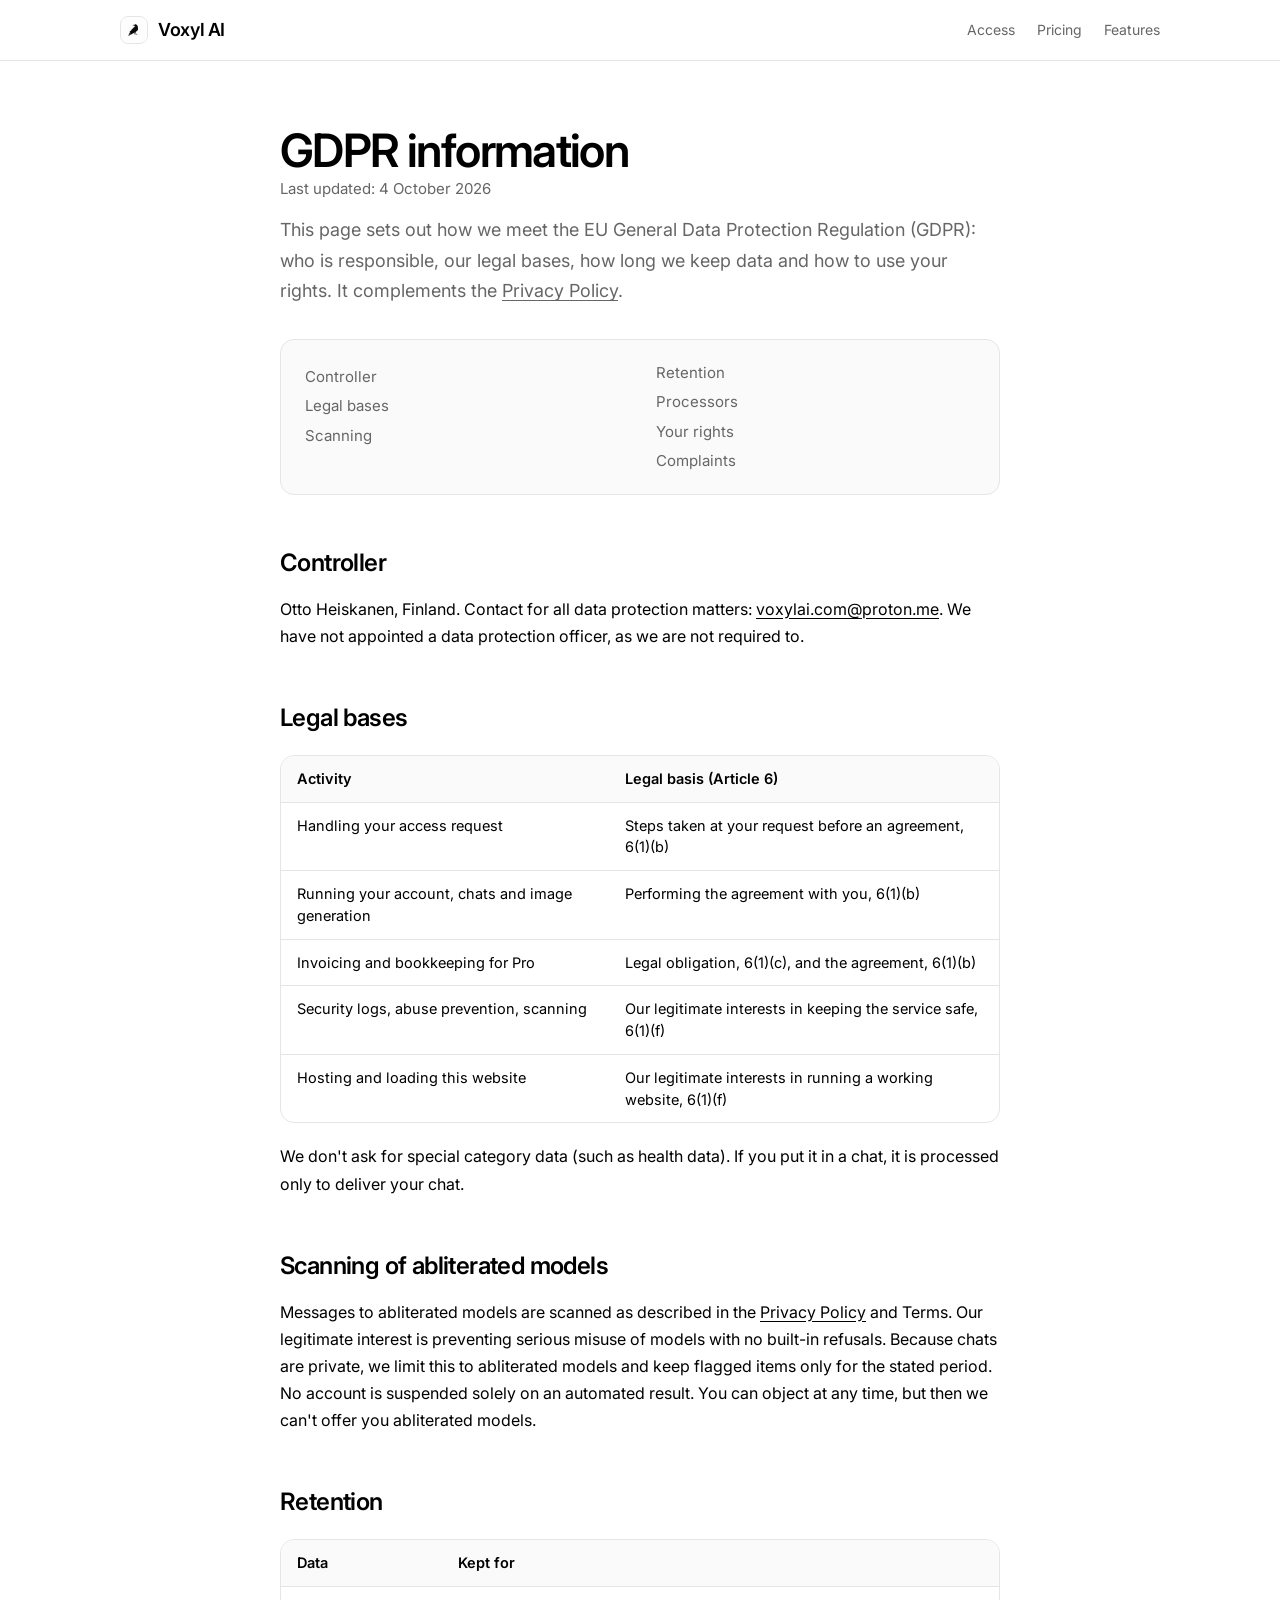
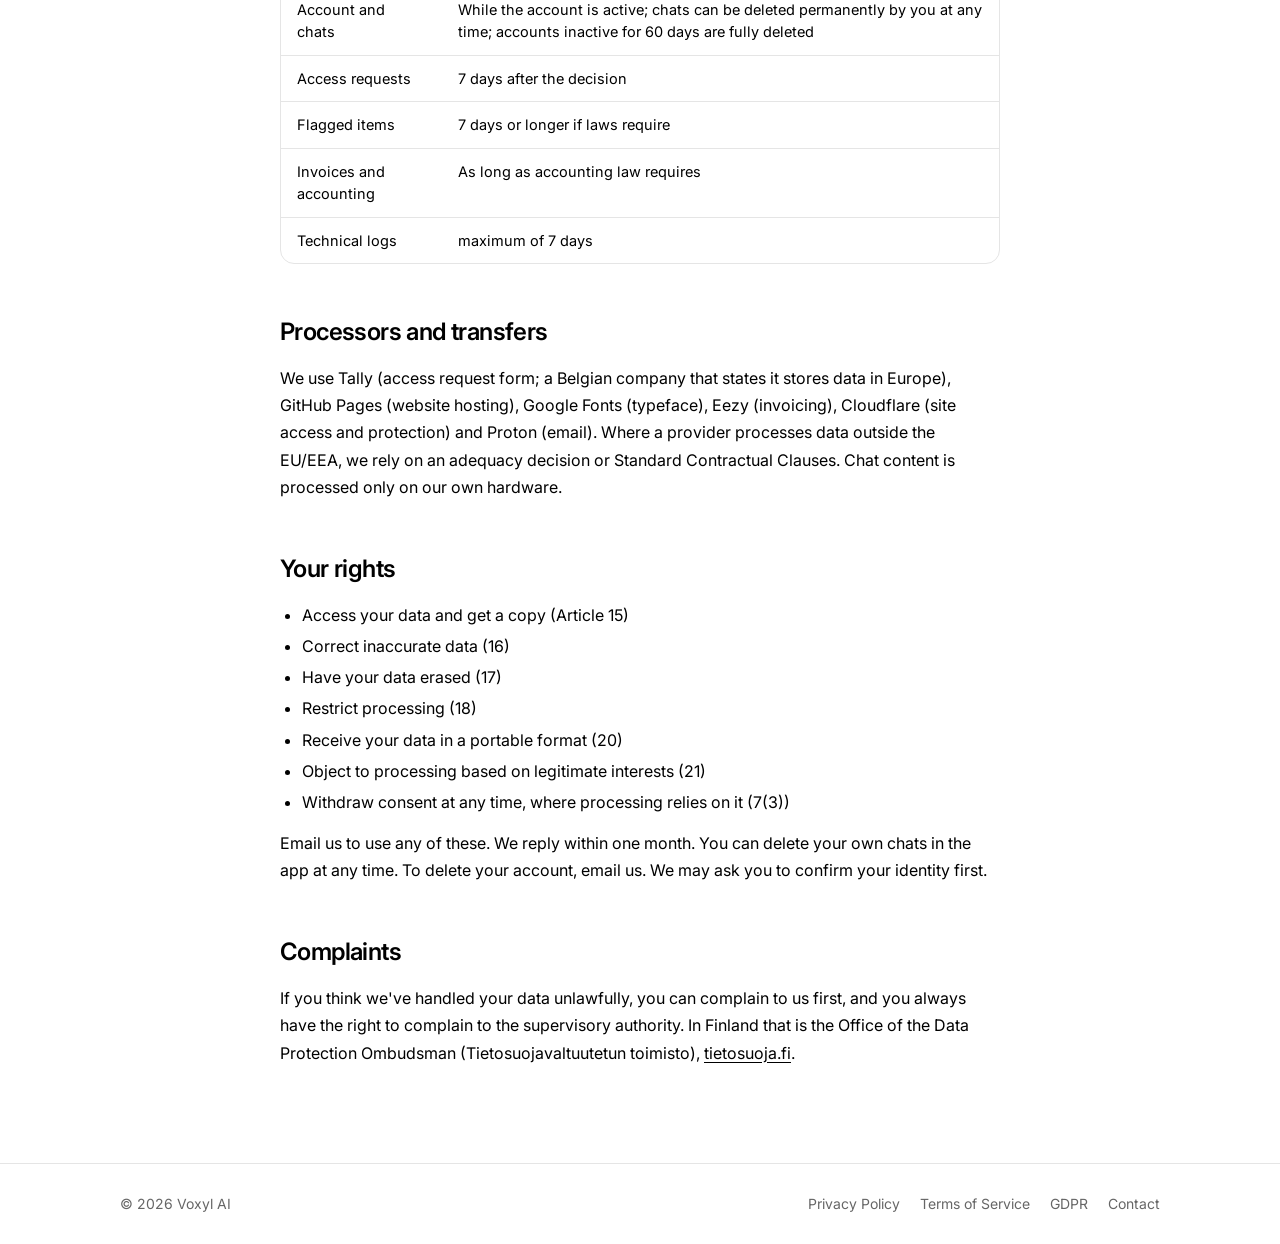
==== commit c6eaef8d: "Revise GDPR page with updated contact and retention info Updated GDPR information page with specific" ====
--- a/gdpr/index.html
+++ b/gdpr/index.html
@@ -13,14 +13,14 @@
 <body>
   <header class="topbar">
     <div class="container topbar-inner">
-      <a class="brand" href="index.html">
+      <a class="brand" href="https://voxylai.com">
         <span class="logo"><img src="../logo.png" alt="" onerror="this.style.display='none'"></span>
         Voxyl AI
       </a>
       <nav class="nav">
-        <a href="index.html#access">Access</a>
-        <a href="index.html#pricing">Pricing</a>
-        <a href="index.html#features">Features</a>
+        <a href="https://voxylai.com#access">Access</a>
+        <a href="https://voxylai.com#pricing">Pricing</a>
+        <a href="https://voxylai.com#features">Features</a>
       </nav>
     </div>
   </header>
@@ -29,10 +29,10 @@
     <article class="doc">
       <h1>GDPR information</h1>
       <p class="updated">Last updated: 4 October 2026</p>
-      <p class="intro">This page sets out how we meet the EU General Data Protection Regulation (GDPR): who is responsible, our legal bases, how long we keep data and how to use your rights. It complements the <a href="privacy.html">Privacy Policy</a>.</p>
+      <p class="intro">This page sets out how we meet the EU General Data Protection Regulation (GDPR): who is responsible, our legal bases, how long we keep data and how to use your rights. It complements the <a href="https://voxylai.com/privacy-policy">Privacy Policy</a>.</p>
       <ol class="toc"><li><a href="#controller">Controller</a></li><li><a href="#bases">Legal bases</a></li><li><a href="#monitoring">Scanning</a></li><li><a href="#retention">Retention</a></li><li><a href="#processors">Processors</a></li><li><a href="#rights">Your rights</a></li><li><a href="#complaints">Complaints</a></li></ol>
       <h2 id="controller">Controller</h2>
-      <p><span class="todo">[your name or business name]</span>, <span class="todo">[address]</span>, Finland. Contact for all data protection matters: <a href="mailto:you@example.com"><span class="todo">[email]</span></a>. We have not appointed a data protection officer, as we are not required to.</p>
+      <p><span class="">Otto Heiskanen</span>, Finland. Contact for all data protection matters: <a href="mailto:voxylai.com@proton.me"><span class="">voxylai.com@proton.me</span></a>. We have not appointed a data protection officer, as we are not required to.</p>
 
       <h2 id="bases">Legal bases</h2>
       <div class="table-wrap"><table>
@@ -46,20 +46,20 @@
       <p>We don't ask for special category data (such as health data). If you put it in a chat, it is processed only to deliver your chat.</p>
 
       <h2 id="monitoring">Scanning of abliterated models</h2>
-      <p>Messages to abliterated models are scanned as described in the <a href="privacy.html#scanning">Privacy Policy</a> and Terms. Our legitimate interest is preventing serious misuse of models with no built-in refusals. Because chats are private, we limit this to abliterated models and <span class="todo">[keep flagged items only for the stated period]</span>. <span class="todo">[No account is suspended solely on an automated result.]</span> You can object at any time, but then we can't offer you abliterated models.</p>
+      <p>Messages to abliterated models are scanned as described in the <a href="https://voxylai.com/privacy-policy#scanning">Privacy Policy</a> and Terms. Our legitimate interest is preventing serious misuse of models with no built-in refusals. Because chats are private, we limit this to abliterated models and <span class="">keep flagged items only for the stated period</span>. <span class="">No account is suspended solely on an automated result.</span> You can object at any time, but then we can't offer you abliterated models.</p>
 
       <h2 id="retention">Retention</h2>
       <div class="table-wrap"><table>
         <tr><th>Data</th><th>Kept for</th></tr>
         <tr><td>Account and chats</td><td>While the account is active; chats can be deleted permanently by you at any time; accounts inactive for 60 days are fully deleted</td></tr>
-        <tr><td>Access requests</td><td><span class="todo">[period]</span> after the decision</td></tr>
-        <tr><td>Flagged items</td><td><span class="todo">[period]</span></td></tr>
+        <tr><td>Access requests</td><td><span class="">7 days</span> after the decision</td></tr>
+        <tr><td>Flagged items</td><td><span class="">7 days or longer if laws require</span></td></tr>
         <tr><td>Invoices and accounting</td><td>As long as accounting law requires</td></tr>
-        <tr><td>Technical logs</td><td><span class="todo">[period]</span></td></tr>
+        <tr><td>Technical logs</td><td><span class="">maximum of 7 days</span></td></tr>
       </table></div>
 
       <h2 id="processors">Processors and transfers</h2>
-      <p>We use Tally (access request form; a Belgian company that states it stores data in Europe), GitHub Pages (website hosting), Google Fonts (typeface), Eezy (invoicing) and <span class="todo">[other providers]</span>. Where a provider processes data outside the EU/EEA, we rely on an adequacy decision or Standard Contractual Clauses. Chat content is processed only on our own hardware.</p>
+      <p>We use Tally (access request form; a Belgian company that states it stores data in Europe), GitHub Pages (website hosting), Google Fonts (typeface), Eezy (invoicing), Cloudflare (site access and protection) and Proton (email). Where a provider processes data outside the EU/EEA, we rely on an adequacy decision or Standard Contractual Clauses. Chat content is processed only on our own hardware.</p>
 
       <h2 id="rights">Your rights</h2>
       <ul>
@@ -82,10 +82,10 @@
     <div class="container footer-inner">
       <span>© 2026 Voxyl AI</span>
       <nav class="footer-links">
-        <a href="privacy.html">Privacy Policy</a>
-        <a href="terms.html">Terms of Service</a>
-        <a href="gdpr.html">GDPR</a>
-        <a href="mailto:you@example.com">Contact</a>
+        <a href="https://voxylai.com/privacy-policy">Privacy Policy</a>
+        <a href="https://voxylai.com/tos">Terms of Service</a>
+        <a href="https://voxylai.com/gdpr">GDPR</a>
+        <a href="mailto:voxylai.com@proton.me">Contact</a>
       </nav>
     </div>
   </footer>
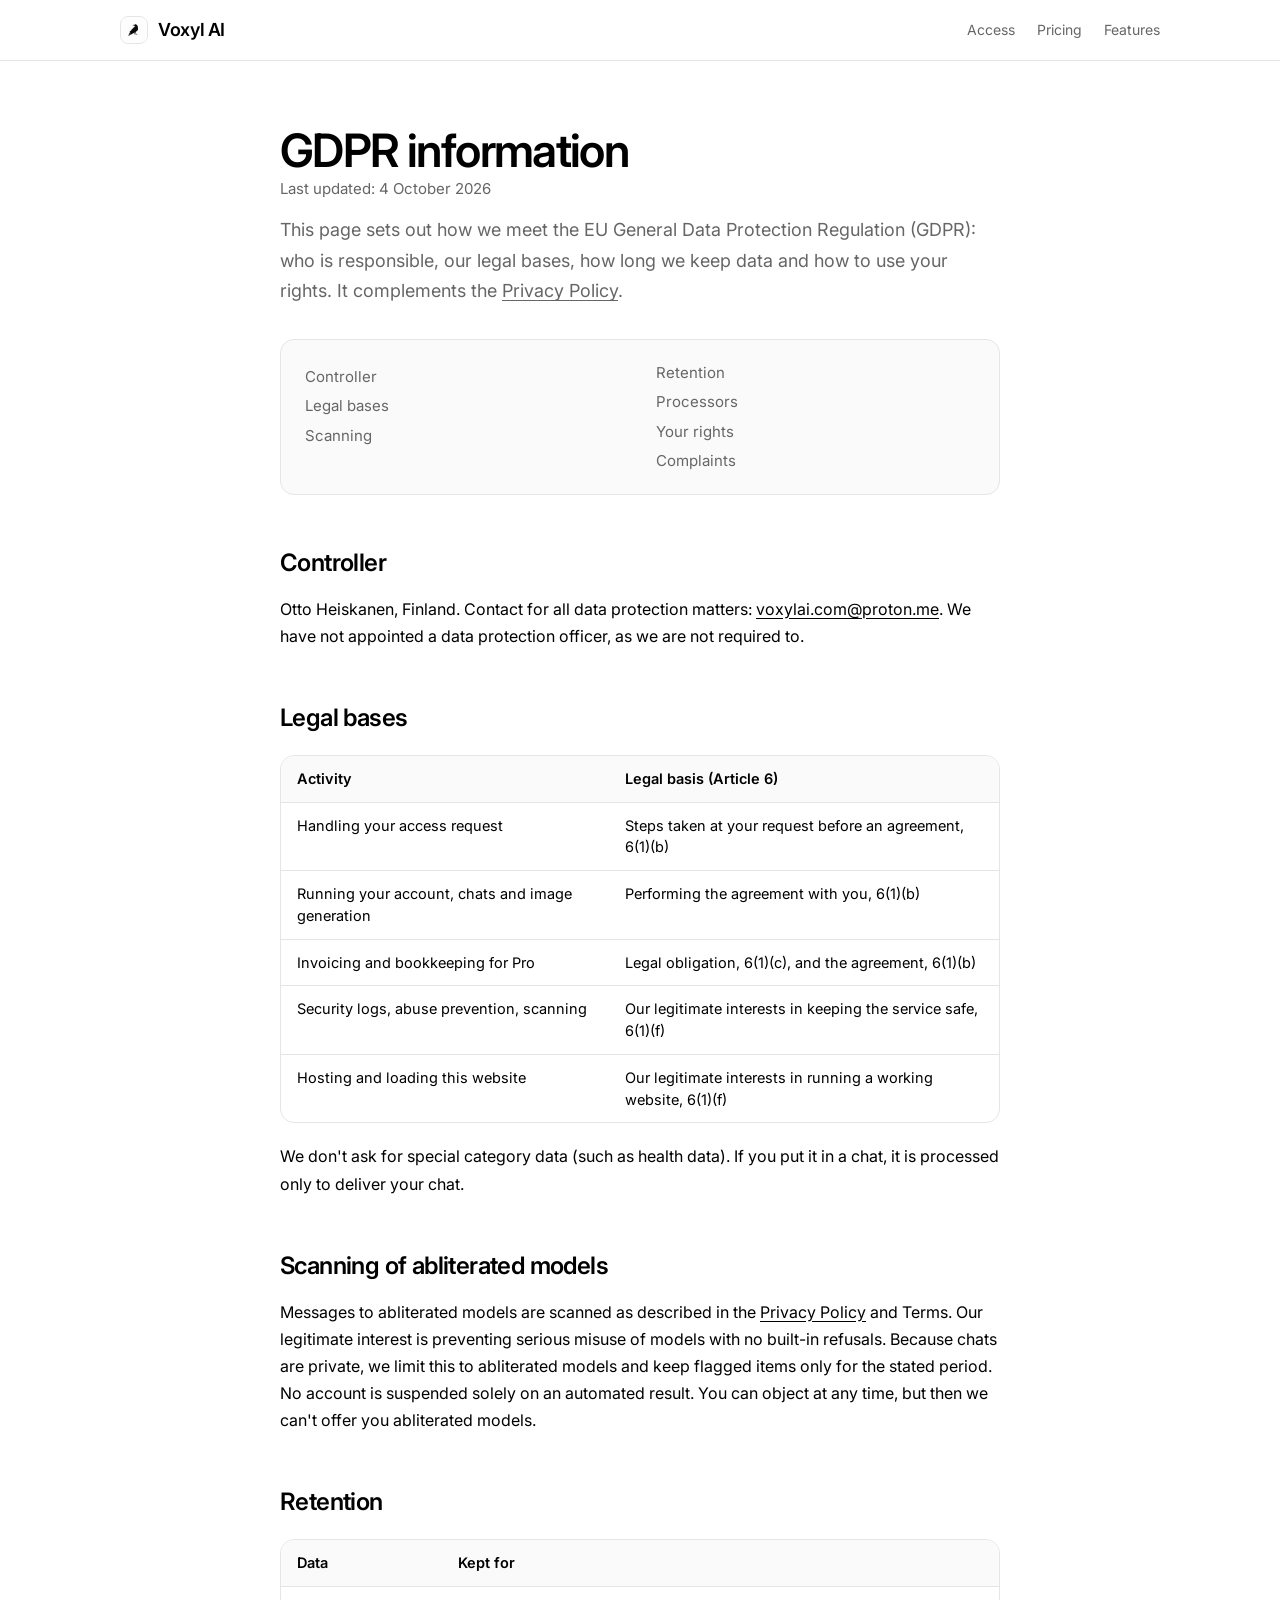
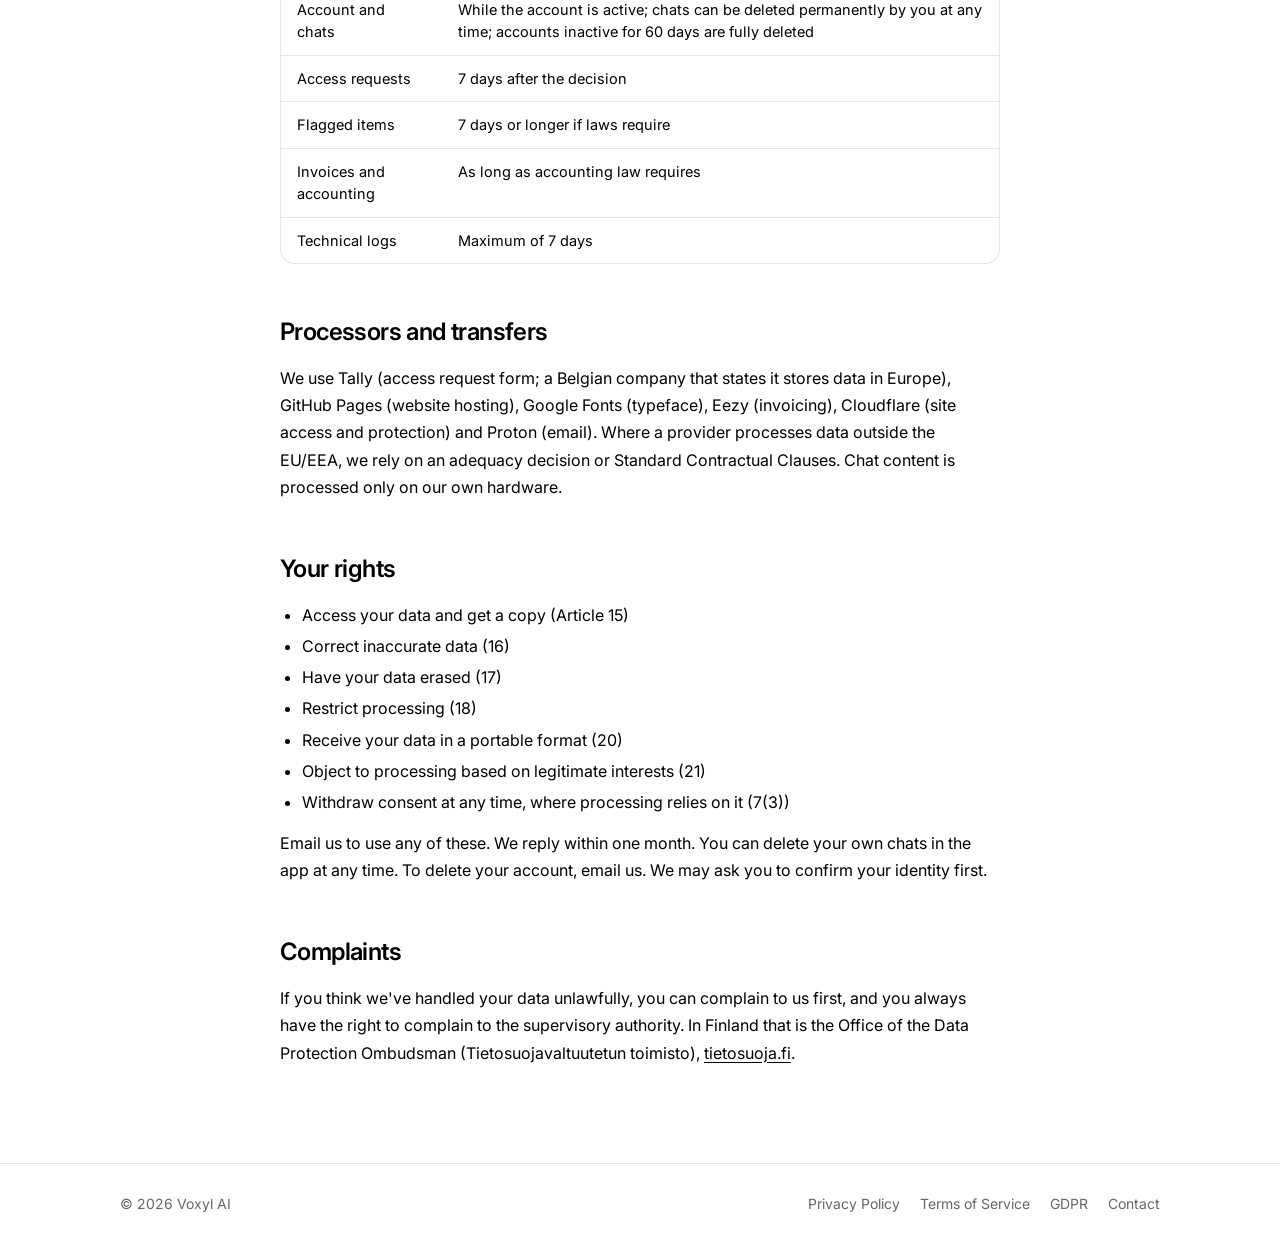
==== commit c649afb7: "Fix HTML encoding issues in GDPR page" ====
--- a/gdpr/index.html
+++ b/gdpr/index.html
@@ -55,7 +55,7 @@
         <tr><td>Access requests</td><td><span class="">7 days</span> after the decision</td></tr>
         <tr><td>Flagged items</td><td><span class="">7 days or longer if laws require</span></td></tr>
         <tr><td>Invoices and accounting</td><td>As long as accounting law requires</td></tr>
-        <tr><td>Technical logs</td><td><span class="">maximum of 7 days</span></td></tr>
+        <tr><td>Technical logs</td><td><span class="">Maximum of 7 days</span></td></tr>
       </table></div>
 
       <h2 id="processors">Processors and transfers</h2>
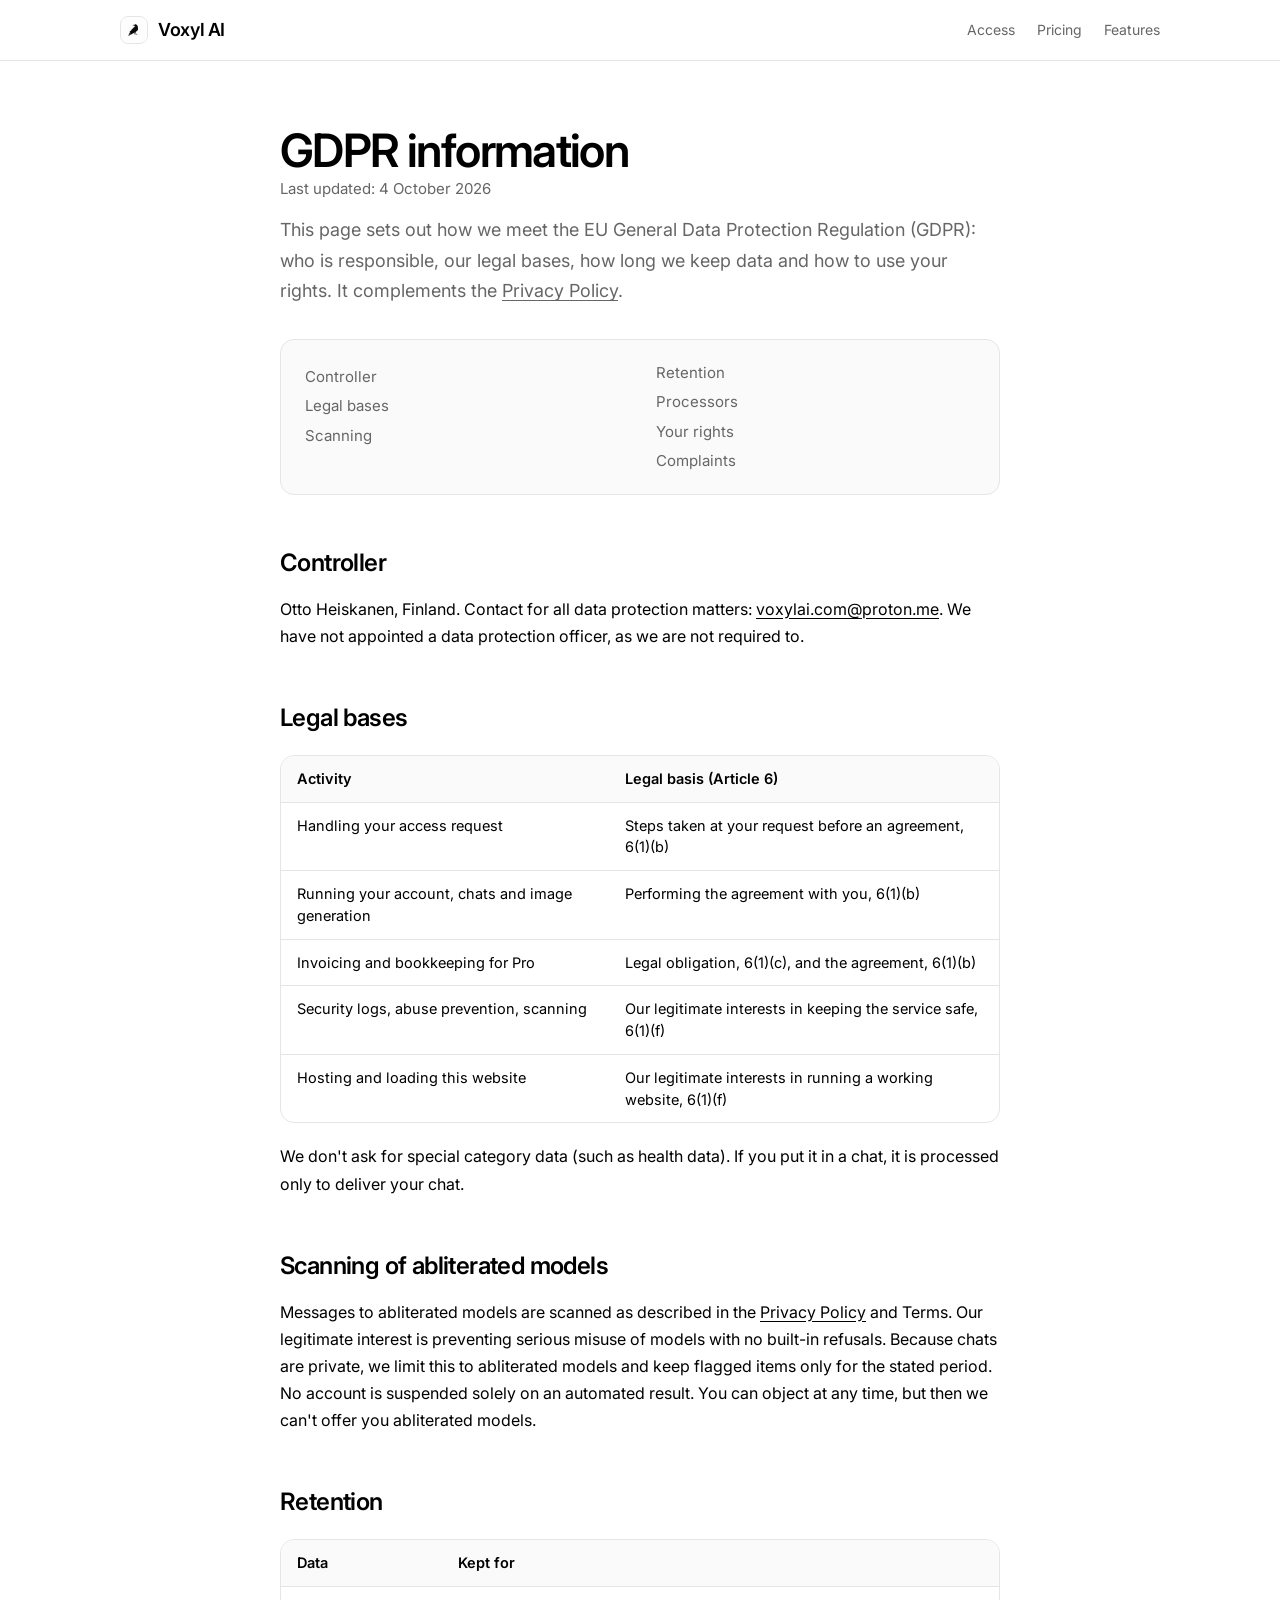
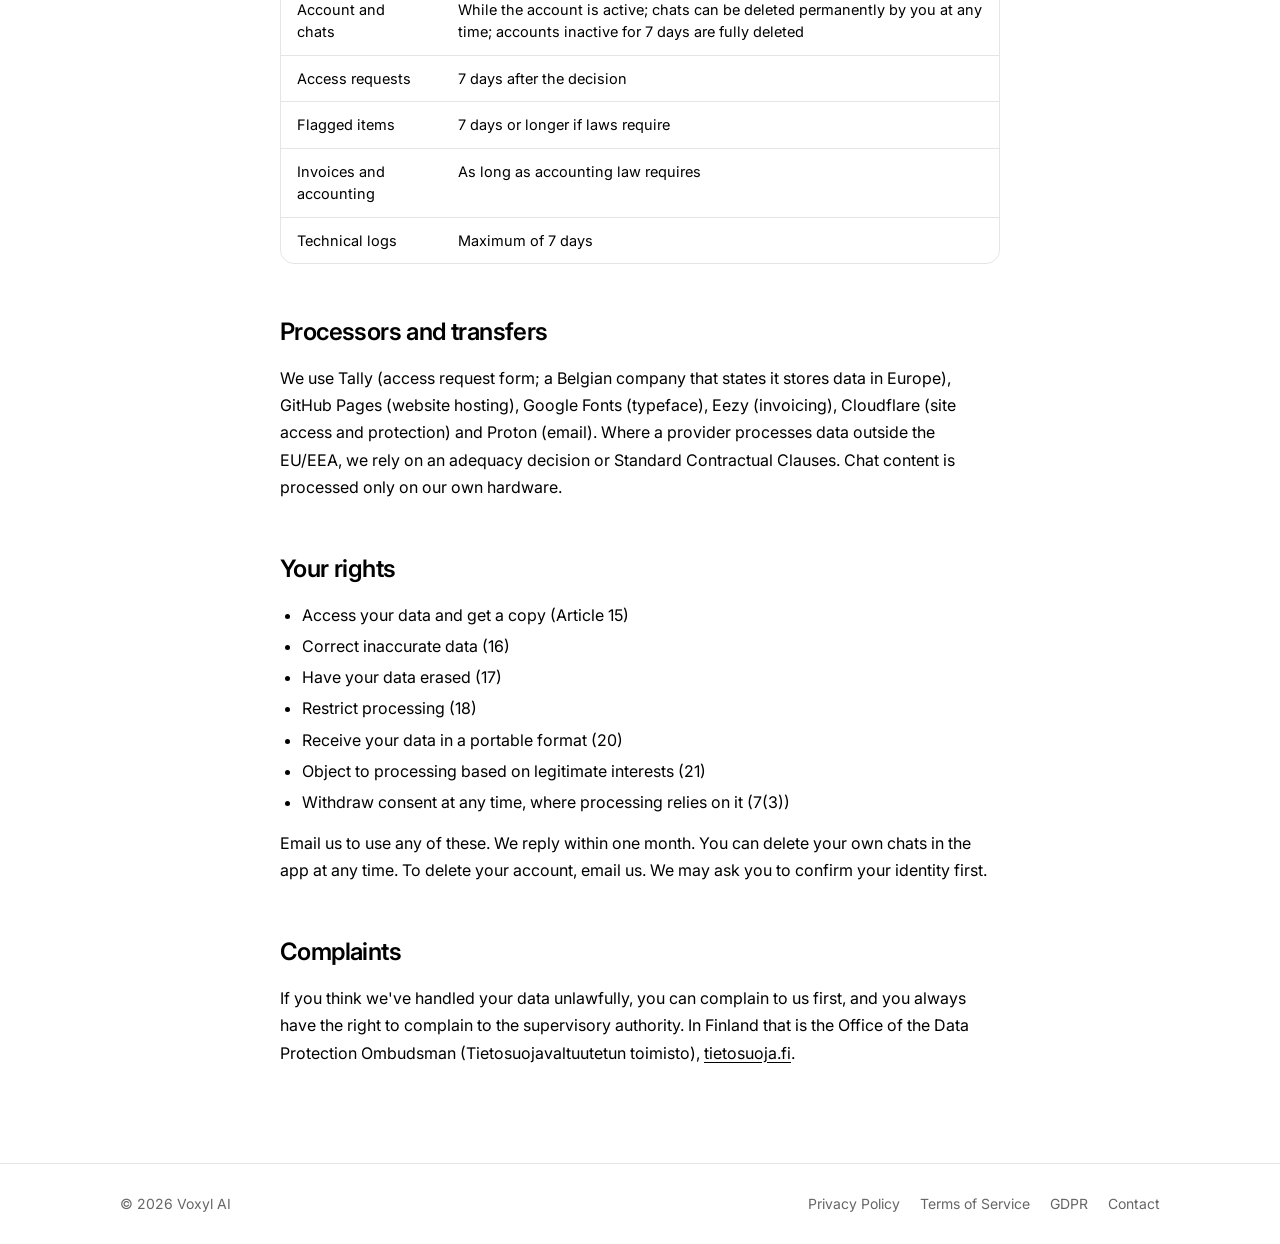
==== commit 46b40657: "Fix HTML encoding issues in GDPR page" ====
--- a/gdpr/index.html
+++ b/gdpr/index.html
@@ -51,7 +51,7 @@
       <h2 id="retention">Retention</h2>
       <div class="table-wrap"><table>
         <tr><th>Data</th><th>Kept for</th></tr>
-        <tr><td>Account and chats</td><td>While the account is active; chats can be deleted permanently by you at any time; accounts inactive for 60 days are fully deleted</td></tr>
+        <tr><td>Account and chats</td><td>While the account is active; chats can be deleted permanently by you at any time; accounts inactive for 7 days are fully deleted</td></tr>
         <tr><td>Access requests</td><td><span class="">7 days</span> after the decision</td></tr>
         <tr><td>Flagged items</td><td><span class="">7 days or longer if laws require</span></td></tr>
         <tr><td>Invoices and accounting</td><td>As long as accounting law requires</td></tr>
